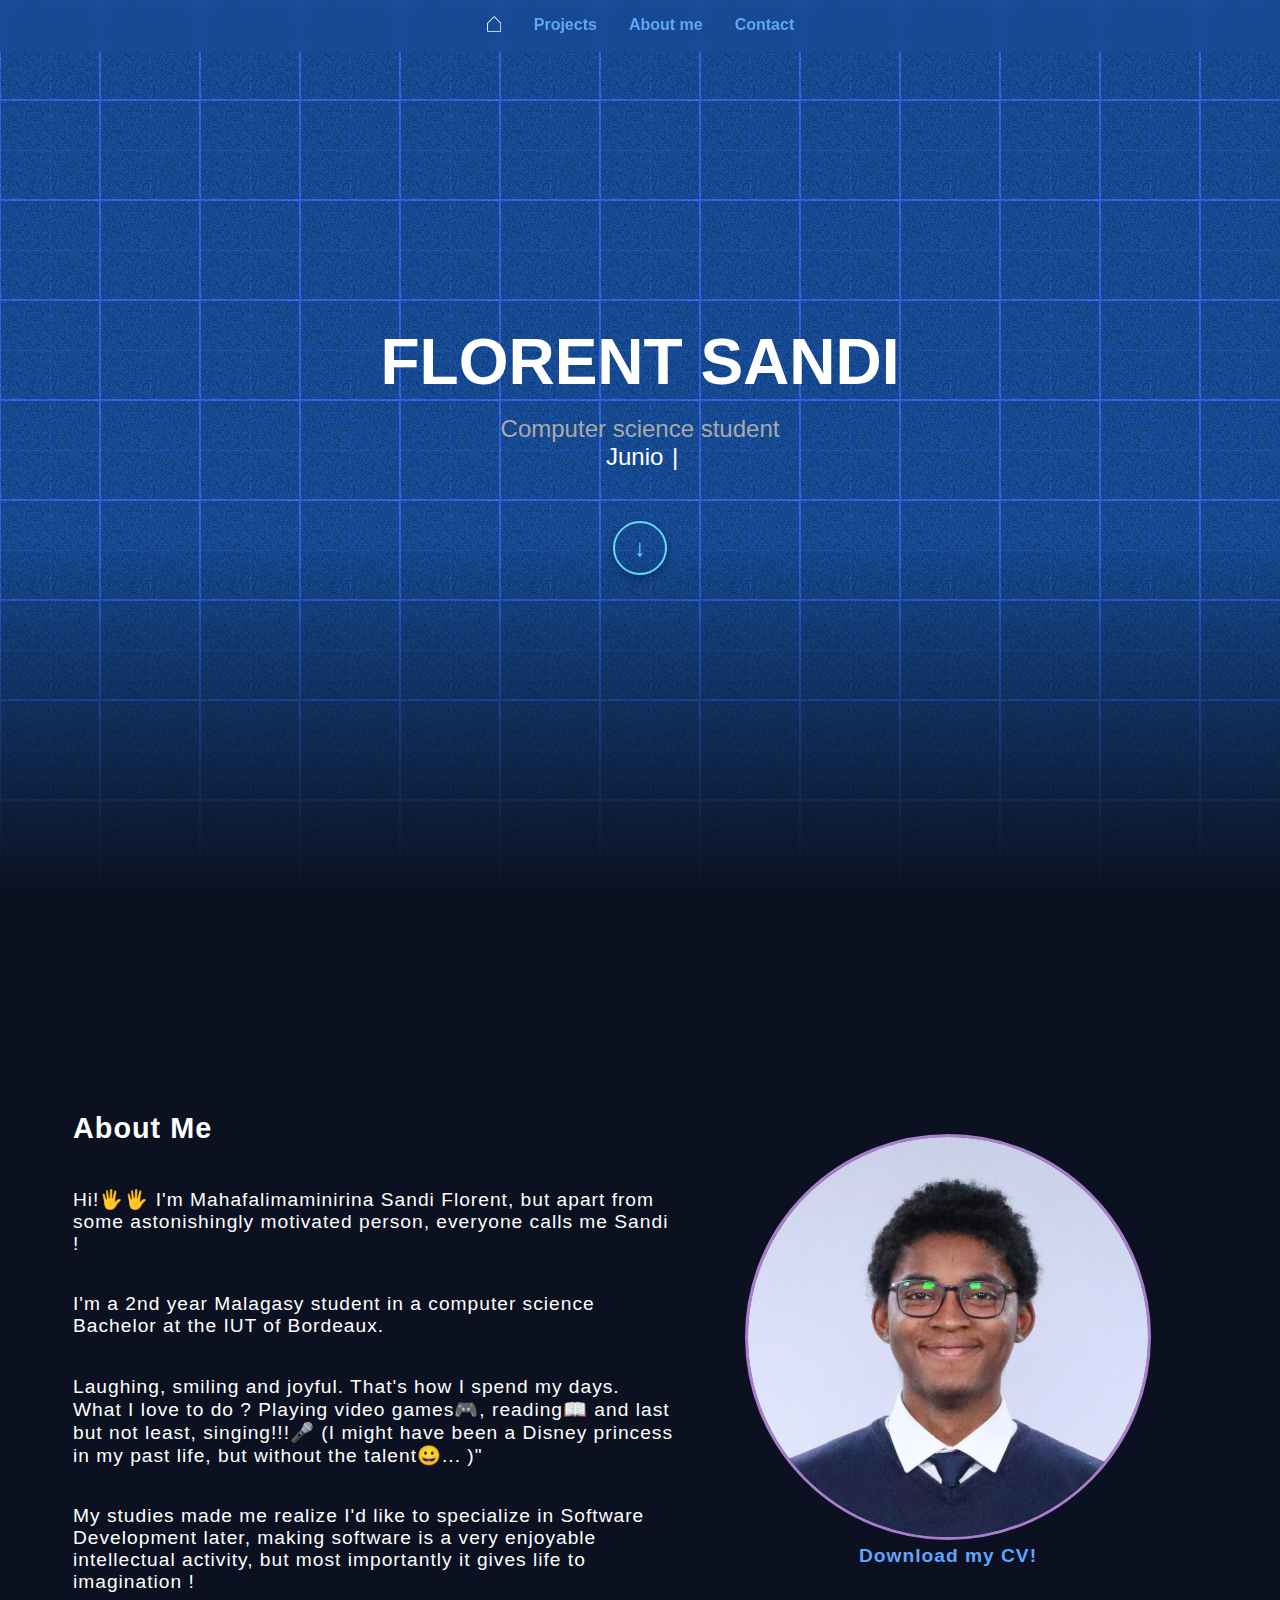
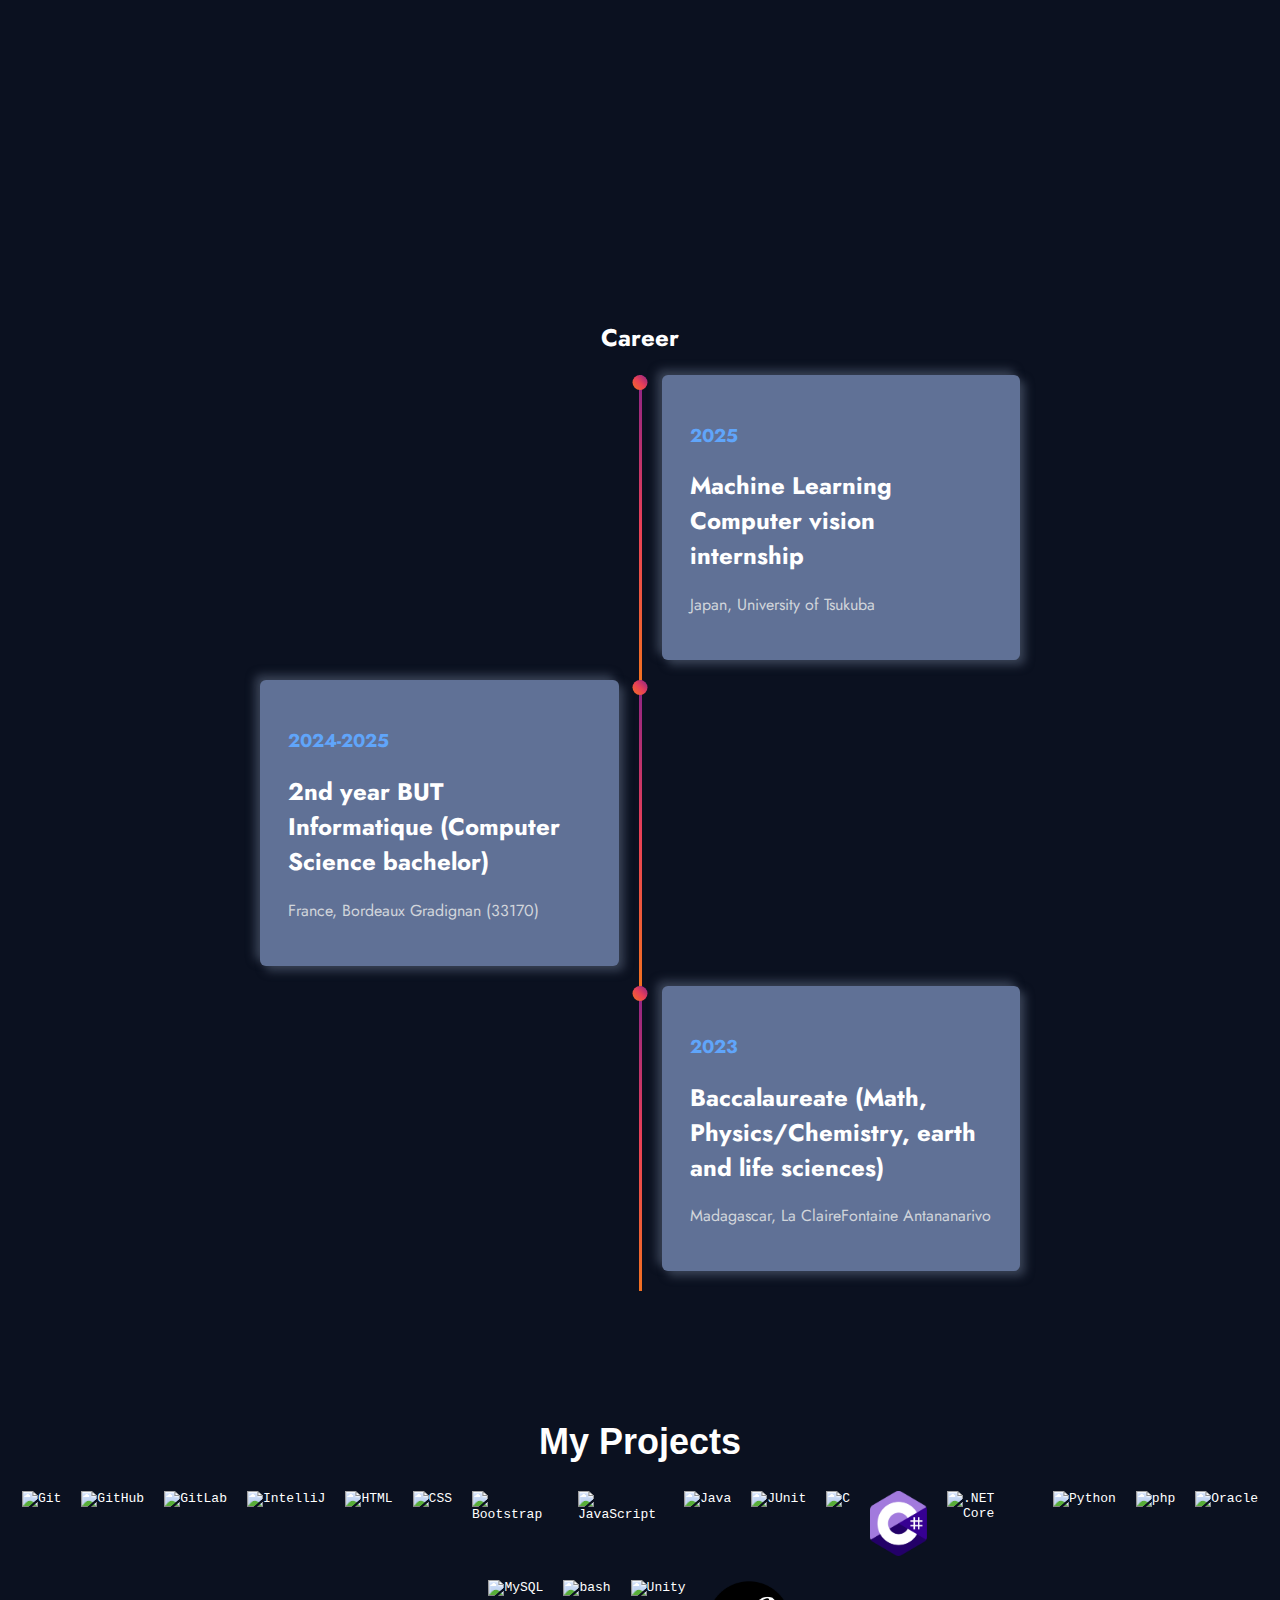
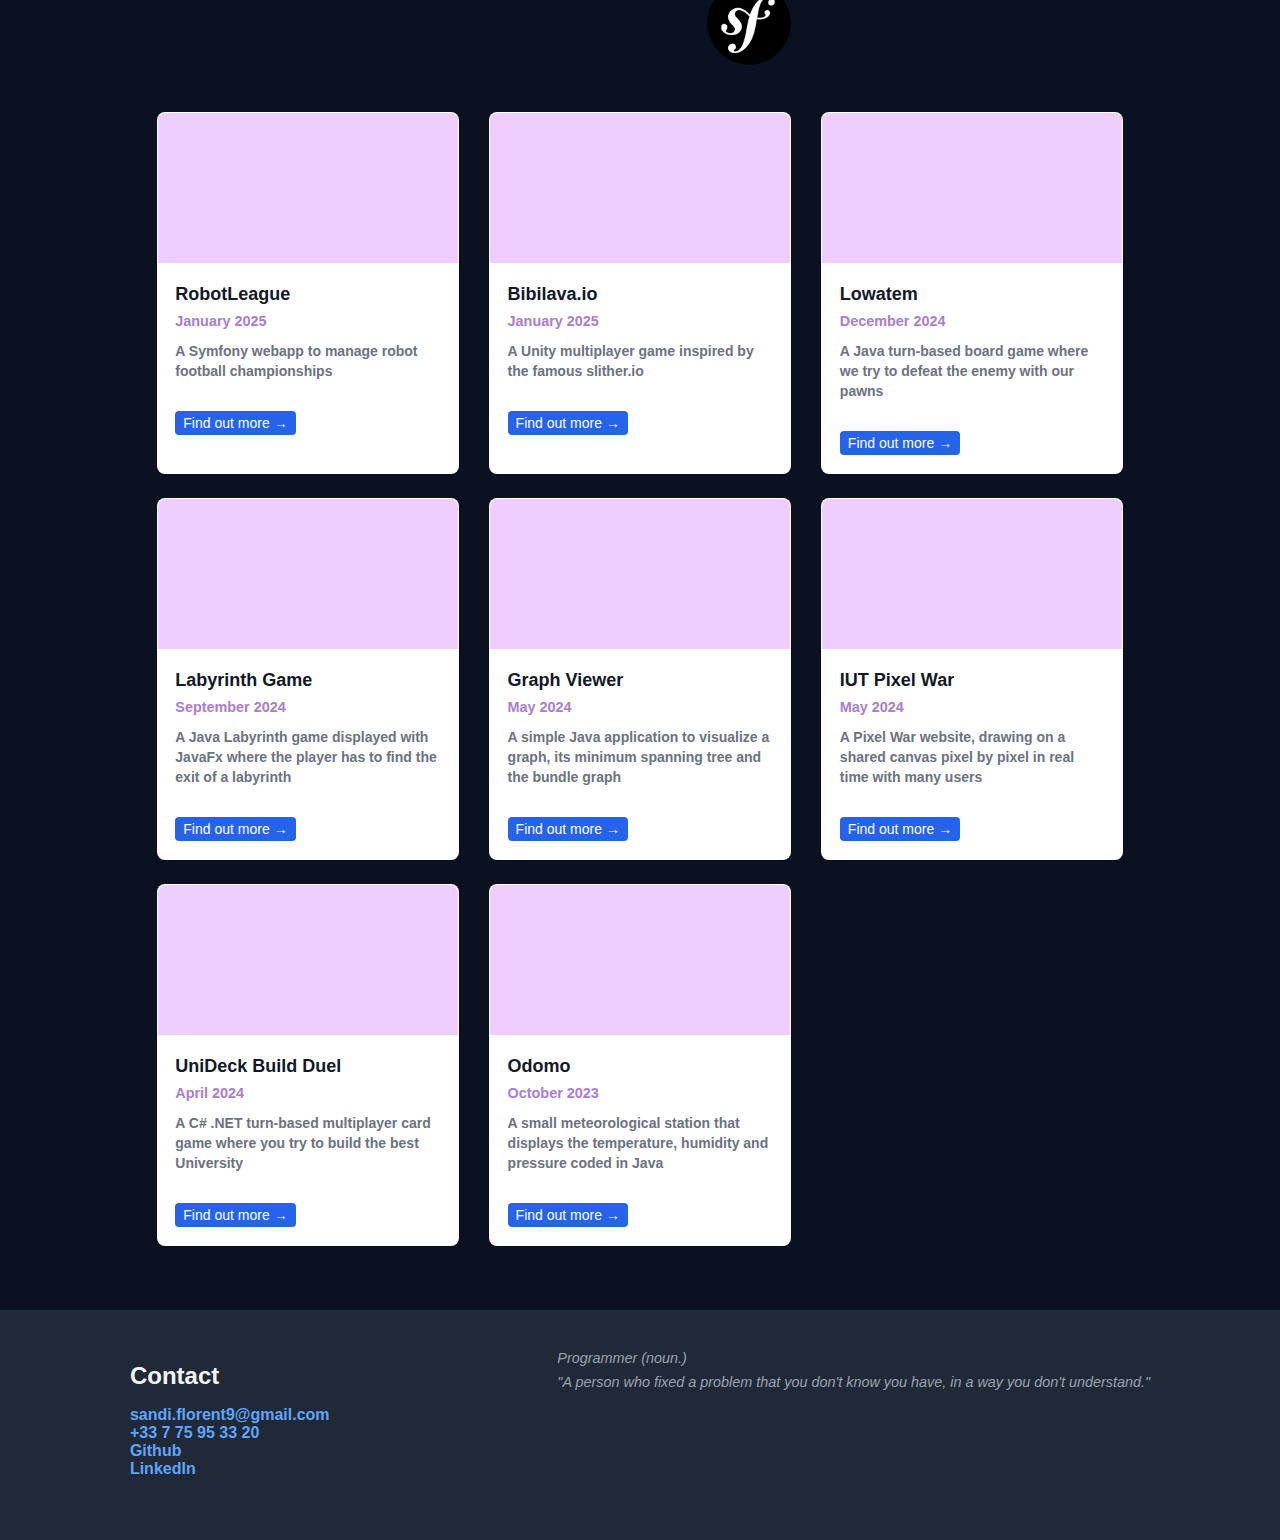
==== index.html @ c1fb67cc "Minor fix" ====
<!DOCTYPE html>
<html lang="en">

<head>
    <meta charset="UTF-8">
    <meta name="viewport" content="width=device-width, initial-scale=1.0">
    <title>Sandi's portfolio</title>
    <link rel="stylesheet" href="style/styles.css">
    <link rel="icon" href="img/favicon.svg" type="image/svg+xml">
    <link rel="stylesheet" href="style/typing-effect.css">
    <link rel="stylesheet" href="style/vertical-timeline.css">
    <link rel="stylesheet" href="style/banner.css">
</head>

<body>
    <div class="backgroundPic"></div>

    <!-- Floating navbar -->
    <div class="floating-navbar">
        <ul>
            <li><a href="#home"> <img src="img/home_button.png" alt=""> </a></li>
            <li><a href="#work">Projects</a></li>
            <li><a href="#about">About me</a></li>
            <li><a href="#contact">Contact</a></li>
        </ul>
    </div>

    <!-- Sticky navbar -->
    <header class="sticky-navbar">
        <nav>
            <ul>
                <li><a href="#home"> <img src="img/home_button.png" alt=""> </a></li>
                <li><a href="#work">Projects</a></li>
                <li><a href="#about">About me</a></li>
                <li><a href="#contact">Contact</a></li>
            </ul>
        </nav>
    </header>

    <main>
        <section id="home" class="hero">
            <h1>FLORENT SANDI</h1>
            <p>Computer science student</p>
            <div class="typing-effect">
                <span id="typed-text"></span>
                <span class="cursor">|</span>
            </div>
            <a href="#about" class="flying-circle">
                <span class="arrow">↓</span>
            </a>
        </section>


        <section id="about" class="aboutMe">
            <div class="myDescription">
                <h2>About Me </h2>
                <p>Hi!🖐🖐 I'm Mahafalimaminirina Sandi Florent, but apart from some astonishingly motivated person,
                    everyone calls me Sandi !</p>
                <p>I'm a 2nd year Malagasy student in a computer science Bachelor at the IUT of Bordeaux. </p>
                <p>
                    Laughing, smiling and joyful. That's how I spend my days. <br>
                    What I love to do ? Playing video games🎮, reading📖 and last but not least, singing!!!🎤 (I might
                    have been a Disney princess in my past life, but without the talent😀... )"
                </p>
                <p>My studies made me realize I'd like to specialize in Software Development later, making software is a
                    very enjoyable intellectual activity, but most importantly it gives life to imagination !</p>
            </div>
            <div class="about-rightSection">
                <div>
                    <img src="img/sandi.JPG" alt="">
                </div>
                <div class="downloadCV">
                    <a href="files/CV Alternance.pdf" download>Download my CV!</a>
                </div>
            </div>
            <div>
            </div>
        </section>

        <section id="timeline">
            <style>
                @import url('https://fonts.googleapis.com/css2?family=Jost:wght@200;300;400&display=swap');
            </style>
            <!--This is the main container that contains the whole timeline.-->
            <section class="design-section">
                <h2>Career</h2>
                <div class="timeline">
                    <div class="timeline-empty">
                    </div>
                    <div class="timeline-middle">
                        <div class="timeline-circle"></div>
                    </div>

                    <div class="timeline-component timeline-content">
                        <h3>2025</h3>
                        <h2>Machine Learning Computer vision internship</h2>
                        <p>Japan, University of Tsukuba</p>
                    </div>
                    <div class="timeline-component timeline-content">
                        <h3>2024-2025</h3>
                        <h2>2nd year BUT Informatique (Computer Science bachelor)</h2>
                        <p>France, Bordeaux Gradignan (33170)</p>
                    </div>
                    <div class="timeline-middle">
                        <div class="timeline-circle"></div>
                    </div>
                    <div class="timeline-empty">
                    </div>

                    <div class="timeline-empty">
                    </div>

                    <div class="timeline-middle">
                        <div class="timeline-circle"></div>
                    </div>
                    <div class=" timeline-component timeline-content">
                        <h3>2023</h3>
                        <h2>Baccalaureate (Math, Physics/Chemistry, earth and life sciences)</h2>
                        <p>Madagascar, La ClaireFontaine Antananarivo </p>
                    </div>

                </div>
            </section>
        </section>

        <div id="project_title">
            <h2>My Projects</h2>
        </div>

        <section id ="banner">
            <div>
                <code><img width="86" src="https://raw.githubusercontent.com/marwin1991/profile-technology-icons/refs/heads/main/icons/git.png" alt="Git" title="Git"/></code>
                <code><img width="86" src="https://raw.githubusercontent.com/marwin1991/profile-technology-icons/refs/heads/main/icons/github.png" alt="GitHub" title="GitHub"/></code>
                <code><img width="86" src="https://raw.githubusercontent.com/marwin1991/profile-technology-icons/refs/heads/main/icons/gitlab.png" alt="GitLab" title="GitLab"/></code>
                <code><img width="86" src="https://raw.githubusercontent.com/marwin1991/profile-technology-icons/refs/heads/main/icons/intellij.png" alt="IntelliJ" title="IntelliJ"/></code>
                <code><img width="86" src="https://raw.githubusercontent.com/marwin1991/profile-technology-icons/refs/heads/main/icons/html.png" alt="HTML" title="HTML"/></code>
                <code><img width="86" src="https://raw.githubusercontent.com/marwin1991/profile-technology-icons/refs/heads/main/icons/css.png" alt="CSS" title="CSS"/></code>
                <code><img width="86" src="https://raw.githubusercontent.com/marwin1991/profile-technology-icons/refs/heads/main/icons/bootstrap.png" alt="Bootstrap" title="Bootstrap"/></code>
                <code><img width="86" src="https://raw.githubusercontent.com/marwin1991/profile-technology-icons/refs/heads/main/icons/javascript.png" alt="JavaScript" title="JavaScript"/></code>
                <code><img width="86" src="https://raw.githubusercontent.com/marwin1991/profile-technology-icons/refs/heads/main/icons/java.png" alt="Java" title="Java"/></code>
                <code><img width="86" src="https://raw.githubusercontent.com/marwin1991/profile-technology-icons/refs/heads/main/icons/junit.png" alt="JUnit" title="JUnit"/></code>
                <code><img width="86" src="https://raw.githubusercontent.com/marwin1991/profile-technology-icons/refs/heads/main/icons/c.png" alt="C" title="C"/></code>
                <code><img width="57" src="img/skills-logo/Logo_C_sharp.png" alt="C#"></code>
                <code><img width="86" src="https://raw.githubusercontent.com/marwin1991/profile-technology-icons/refs/heads/main/icons/_net_core.png" alt=".NET Core" title=".NET Core"/></code>
                <code><img width="86" src="https://raw.githubusercontent.com/marwin1991/profile-technology-icons/refs/heads/main/icons/python.png" alt="Python" title="Python"/></code>
                <code><img width="86" src="https://raw.githubusercontent.com/marwin1991/profile-technology-icons/refs/heads/main/icons/php.png" alt="php" title="php"/></code>
                <code><img width="86" src="https://raw.githubusercontent.com/marwin1991/profile-technology-icons/refs/heads/main/icons/oracle.png" alt="Oracle" title="Oracle"/></code>
                <code><img width="86" src="https://raw.githubusercontent.com/marwin1991/profile-technology-icons/refs/heads/main/icons/mysql.png" alt="MySQL" title="MySQL"/></code>
                <code><img width="86" src="https://raw.githubusercontent.com/marwin1991/profile-technology-icons/refs/heads/main/icons/bash.png" alt="bash" title="bash"/></code>
                <code><img width="86" src="https://raw.githubusercontent.com/marwin1991/profile-technology-icons/refs/heads/main/icons/unity.png" alt="Unity" title="Unity"/></code>
                <code><img width="86" src="img/skills-logo/Symfony-logo.png" alt="Symfony"/></code>
            </div>
        </section>

        <!-- Projects Section -->
        <section id="work">
            <div class="projects-grid" id="projects"></div>
        </section>
    </main>

    <footer>
        <section id="contact">
            <h2>Contact</h2>
            <a href="mailto:sandi.florent9@gmail.com">sandi.florent9@gmail.com</a><br>
            <a href="tel:+33775953320">+33 7 75 95 33 20</a><br>
            <a href="https://github.com/SandiFlorent">Github</a><br>
            <a href="https://www.linkedin.com/in/sandi-florent/">LinkedIn</a>
        </section>

        <section>
            <p>Programmer (noun.)</p>
            <p>"A person who fixed a problem that you don't know you have, in a way you don't understand."</p>
        </section>
    </footer>

    <!-- Link to the JavaScript file -->
    <script src="project/projects.js"></script>
    <script src="style/script.js"></script>
    <script src="style/typing-effect.js"></script>
    <script src="style/skills.js"></script>
</body>

</html>
---- style/styles.css ----
html {
    scroll-behavior: smooth;
  }

/* General styles */
body {
    font-family: 'Arial', sans-serif;
    margin: 0;
    padding: 0;
    color: #fff;
    background: #0b1120;
    transition: background 0.3s ease;
}


.flying-circle {
    width: 50px;
    height: 50px;
    background-color: transparent; /* Make the circle transparent */
    color: #ffffff; /* White arrow color */
    border: 2px solid #61dafb; /* Add a white border */
    border-radius: 50%; /* Make it a circle */
    display: flex;
    align-items: center;
    justify-content: center;
    text-decoration: none;
    font-size: 24px;
    font-weight: bold;
    animation: bounce 2s infinite; /* Keeps the bounce animation */
    box-shadow: 0 4px 10px rgba(0, 0, 0, 0.3);
    cursor: pointer;
    margin-top: 50px; /* Adjust the spacing relative to the hero content */
    position: relative; /* Ensure p

.flying-circle .arrow {
    font-size: 20px; /* Adjust the arrow size */
    color: #61dafb; /* Ensure the arrow is white */
    font-weight: normal; /* Set the arrow font weight to normal */
}


.hero h1 {
    font-size: 4rem;
    font-weight: bold;
    margin: 0;
}

.hero p {
    font-size: 1.5rem;
    margin: 1rem 0 0;
    color: #aaa;
}



@keyframes bounce {
    0%, 20%, 50%, 80%, 100% {
        transform: translateY(0); /* Only vertical movement */
    }
    40% {
        transform: translateY(-20px);
    }
    60% {
        transform: translateY(-10px);
    }
}

/* Projects Section */
#work {
    padding: 2rem;
}

/* Projects Section */
.projects-grid {
    display: grid;
    grid-template-columns: repeat(auto-fit, minmax(300px, 1fr));
    gap: 1.5rem;
    justify-items: center;
    justify-content: center;
    width: 80%;
}

.card {
    max-width: 400px;
    width: 100%;
    border-radius: 0.5rem;
    background-color: #fff;
    box-shadow: 0 1px 2px 0 rgba(0, 0, 0, 0.05);
    border: 1px solid transparent;
    transition: transform 0.3s ease, box-shadow 0.3s ease;
    font-weight: 600;
    
}

.card:hover {
    transform: translateY(-5px);
    box-shadow: 0 6px 10px rgba(0, 0, 0, 0.2);
}

.card a {
    text-decoration: none;
}

.image {
    width: 100%;
    height: 250px;
    background-color: rgb(239, 205, 255);
    object-fit: cover;
    border-radius: 0.5rem 0.5rem 0 0; /* Rounded top corners */
}

.content {
    padding: 1.5rem; /* Increased padding inside the card */
}

.title {
    color: #111827;
    font-size: 1.25rem; /* Increased font size for the title */
    line-height: 1.75rem;
    font-weight: 600;
}

.desc {
    margin-top: 0.5rem;
    color: #6B7280;
    font-size: 1rem; /* Increased font size for the description */
    line-height: 1.5rem;
}

.action {
    display: inline-flex;
    margin-top: 1rem;
    color: #ffffff;
    font-size: 1rem; /* Increased font size for the action button */
    font-weight: 500;
    align-items: center;
    gap: 0.25rem;
    background-color: #2563EB;
    padding: 6px 12px; /* Increased padding for the action button */
    border-radius: 4px;
    transition: transform 0.3s ease;
}

.action:hover span {
    transform: translateX(4px);
}

/* Navbar Styles */
.floating-navbar, .sticky-navbar {
    position: fixed;
    top: 0;
    width: 100%;
    z-index: 999;
    display: flex;
    justify-content: center;
    backdrop-filter: blur(10px);
    padding: 1rem;
    padding-left: 0;
    padding-right: 0;
    text-align: center;
    transition: top 1s cubic-bezier(0.25, 1, 0.5, 1), opacity 0.3s ease, visibility 0.3s ease;
}

.floating-navbar {
    background: none;
}

.sticky-navbar {
    top: -100px;
    opacity: 0;
    visibility: hidden;
}

body.scrolled .sticky-navbar {
    top: 0;
    opacity: 1;
    visibility: visible;
}

ul {
    list-style: none;
    margin: 0;
    padding: 0;
    display: flex;
}

li {
    margin: 0 1rem;
}

a {
    text-decoration: none;
    color: #61dafb;
    font-weight: bold;
}

#project_title {
    font-size: 1.5rem;
    font-weight: bold;
    height: 90px;
    display: flex;
    justify-content: center;
}

.hero {
    display: flex;
    flex-direction: column;
    justify-content: center;
    align-items: center;
    height: 100vh;
    text-align: center;
    background: inherit;
    position: relative; /* Needed for layout anchoring */
}

a.flying-circle {
    margin-top: 50px;
}

header{
    padding-left: 0;
    padding-right: 0;
}

.card {
    max-width: 300px;
    border-radius: 0.5rem;
    background-color: #fff;
    box-shadow: 0 1px 2px 0 rgba(0, 0, 0, 0.05);
    border: 1px solid transparent;
    transition: transform 0.3s ease, box-shadow 0.3s ease;
}

.card:hover {
    transform: translateY(-5px);
    box-shadow: 0 6px 10px rgba(0, 0, 0, 0.2);
}

.card a {
    text-decoration: none;
}

.image {
    width: 100%;
    height: 150px;
    background-color: rgb(239, 205, 255);
    object-fit: cover;
}

.content {
    padding: 1.1rem;
}

.title {
    color: #111827;
    font-size: 1.125rem;
    line-height: 1.75rem;
    font-weight: 600;
}

.desc {
    margin-top: 0.5rem;
    color: #6B7280;
    font-size: 0.875rem;
    line-height: 1.25rem;
}

.action {
    display: inline-flex;
    margin-top: 1rem;
    color: #ffffff;
    font-size: 0.875rem;
    font-weight: 500;
    align-items: center;
    gap: 0.25rem;
    background-color: #2563EB;
    padding: 4px 8px;
    border-radius: 4px;
    transition: transform 0.3s ease;
}

.action:hover span {
    transform: translateX(4px);
}

/* Styling for the date */
#project-date {
    font-size: 1.25rem;
    color: #6B7280;
    margin-top: 1rem;
    font-weight: 400;
}

.date {
    font-size: 0.9rem;
    color: #AA7DCE;
    margin-top: 5px;
}

footer {
    background-color: #1F2937; /* Dark gray background */
    color: #F9FAFB; /* Light text */
    padding: 2rem;
    font-family: 'Arial', sans-serif;
    margin-top: 2rem;
    display: flex;
    justify-content: space-around;
    gap: 2rem;
}

.about-rightSection a, .floating-navbar a, .sticky-navbar a{
    color: #60A5FA;
    text-decoration: none;
    font-weight: bold;
    transition: color 0.3s ease;
}

footer a {
    color: #60A5FA;
    text-decoration: none;
    font-weight: bold;
    transition: color 0.3s ease;
}
.about-rightSection a:hover, .floating-navbar a:hover, .sticky-navbar a:hover, footer a:hover {
    color: #AA7DCE;
}

footer h2 {
    font-size: 1.5rem;
    margin-bottom: 1rem;
    color: #F3F4F6; /* Slightly lighter text for headings */
}

footer section {
    margin-bottom: 2rem;
}

footer section p {
    margin: 0.5rem 0;
    font-size: 0.9rem;
}

footer section:last-of-type p {
    font-style: italic;
    color: #9CA3AF; /* Light gray for the quote */
}

footer a + br {
    margin-bottom: 0.5rem;
}

section#work{
    display: flex;
    justify-content: center;
}

.aboutMe{
    display: flex;
    gap: 3rem;
    justify-content: center;
    align-items: center;
    font-family: Arial, sans-serif; /* Example font */
    font-size: 1.2rem; /* Adjust text size */
}



.aboutMe img{
    width: 400px;
    height: 400px;
    border-radius: 50%;
    margin-right: 2rem;
    border: 3px solid #AA7DCE;
}

.myDescription {
    display: flex;
    flex-direction: column;
    justify-content: center;
    max-width: 600px;
    width: 100%;
    letter-spacing: 1px;
    padding: 0 1.5rem; /* Add horizontal padding for the text */
}

.about-rightSection a{
    letter-spacing: 1px;
    text-align: center;
}

.downloadCV {
    text-align: center;
}

.downloadCV a {
    margin-right: 32px;
    border-right: 3px;
}

a img {
    width: 16px;
    height: 16px;
}

a img:hover {
    transform: scale(1.1);
    transition: transform 0.3s ease;

}

#project-technologies {
    flex-wrap: wrap;
}

.backgroundPic {
    position: absolute;
    inset: 0;
}

.backgroundPic::before {
    content: "";
    position: absolute;
    inset: 0;
    background: url("[data-uri]");
    -webkit-mask-image: linear-gradient(to bottom, rgba(0, 0, 0, 1) 60%, rgba(0, 0, 0, 0));
    mask-image: linear-gradient(to bottom, rgba(0, 0, 0, 1) 60%, rgba(0, 0, 0, 0));
    -webkit-mask-repeat: no-repeat;
    mask-repeat: no-repeat;
    -webkit-mask-size: cover;
    mask-size: cover;
}



@media (min-width: 969px) {
    .aboutMe{
        height: 100vh;
    }
}

@media (max-width: 968px) {
    .aboutMe {
        flex-direction: column-reverse;

        gap: 1.5rem;
        text-align: center;
    }

    .aboutMe img {
        width: 300px;
        height: 300px;
        margin-right: 0; 
    }

    .downloadCV a {
        margin-right: 0;
        border-right: 0;
    }

    .myDescription {
        align-items: center;
        max-width: 90%;
    }
}
---- style/typing-effect.css ----
.typing-effect {
    font-size: 1.5em;
    font-family: Arial, sans-serif;
}
.cursor {
    display: inline-block;
    width: 2px;
    height: 1.2em;
    margin-left: 2px;
    animation: blink 1s steps(24) infinite;
}

@keyframes blink {
    50% {
        opacity: 0;
    }
}
---- style/vertical-timeline.css ----
@import url('https://fonts.googleapis.com/css2?family=Jost:wght@200;300;400&display=swap');
.design-section {
  display: flex;
  flex-direction: column;
  align-items: center;
  justify-content: center;
  min-height: 100vh;
  padding: 100px 0;
  font-family: Jost;
}

.design {
  display: flex;
  align-items: center;
  justify-content: center;
}

.timeline {
  width: 80%;
  height: auto;
  max-width: 800px;
  margin: 0 auto;
  display: flex;
  flex-direction: column;
}


.timeline-content {
  padding: 20px;
  background: #607196;
  -webkit-box-shadow: 5px 5px 10px #394255, -5px -5px 10px #394255;
          box-shadow: 5px 5px 10px #394255, -5px -5px 10px #394255;
  border-radius: 5px;
  color: white;
  padding: 1.75rem;
  transition: 0.4s ease;
  overflow-wrap: break-word !important;
  margin: 1rem;
  margin-bottom: 20px;
  border-radius: 6px;
}

.timeline-component {
  margin: 0px 20px 20px 20px;
}

.timeline h3{
    color: #60A5FA;
}

.timeline p{
    color: #D1D5DB;
}

@media screen and (min-width: 768px) {
  .timeline {
    display: grid;
    grid-template-columns: 1fr 3px 1fr;
  }
  .timeline-middle {
    position: relative;
    background-image: linear-gradient(45deg, #F27121, #E94057, #8A2387);
    width: 3px;
    height: 100%;
  }
  .main-middle {
    opacity: 0;
  }
  .timeline-circle {
    position: absolute;
    top: 0;
    left: 50%;
    width: 15px;
    height: 15px;
    border-radius: 50%;
    background-image: linear-gradient(45deg, #F27121, #E94057, #8A2387);
    -webkit-transform: translateX(-50%);
            transform: translateX(-50%);
  }
}
---- style/banner.css ----
/* Banner container styling */
#banner > div {
  display: flex;
  flex-wrap: wrap; /* Allows wrapping to the next line if needed */
  justify-content: center; /* Centers the images horizontally */
  gap: 20px; /* Adds a gap between the images */
  padding: 10px; 
}

/* Image styling */
#banner img {
    flex: 1 1 auto; /* Makes the images grow/shrink dynamically */
    max-width: 86px; /* Optional: limit the max size of each image */
    height: auto; /* Maintain aspect ratio */
    object-fit: contain; /* Ensures the image fits within the set space */
    transition: transform 0.3s; /* Smooth transition effect on hover */
}

#banner img:hover {
  transform: scale(1.1); /* Enlarge the image on hover */
}

@media (max-width: 968px) {
    #banner img {
        max-width: 64px; /* Adjust the size of the images for smaller screens */
    }
}
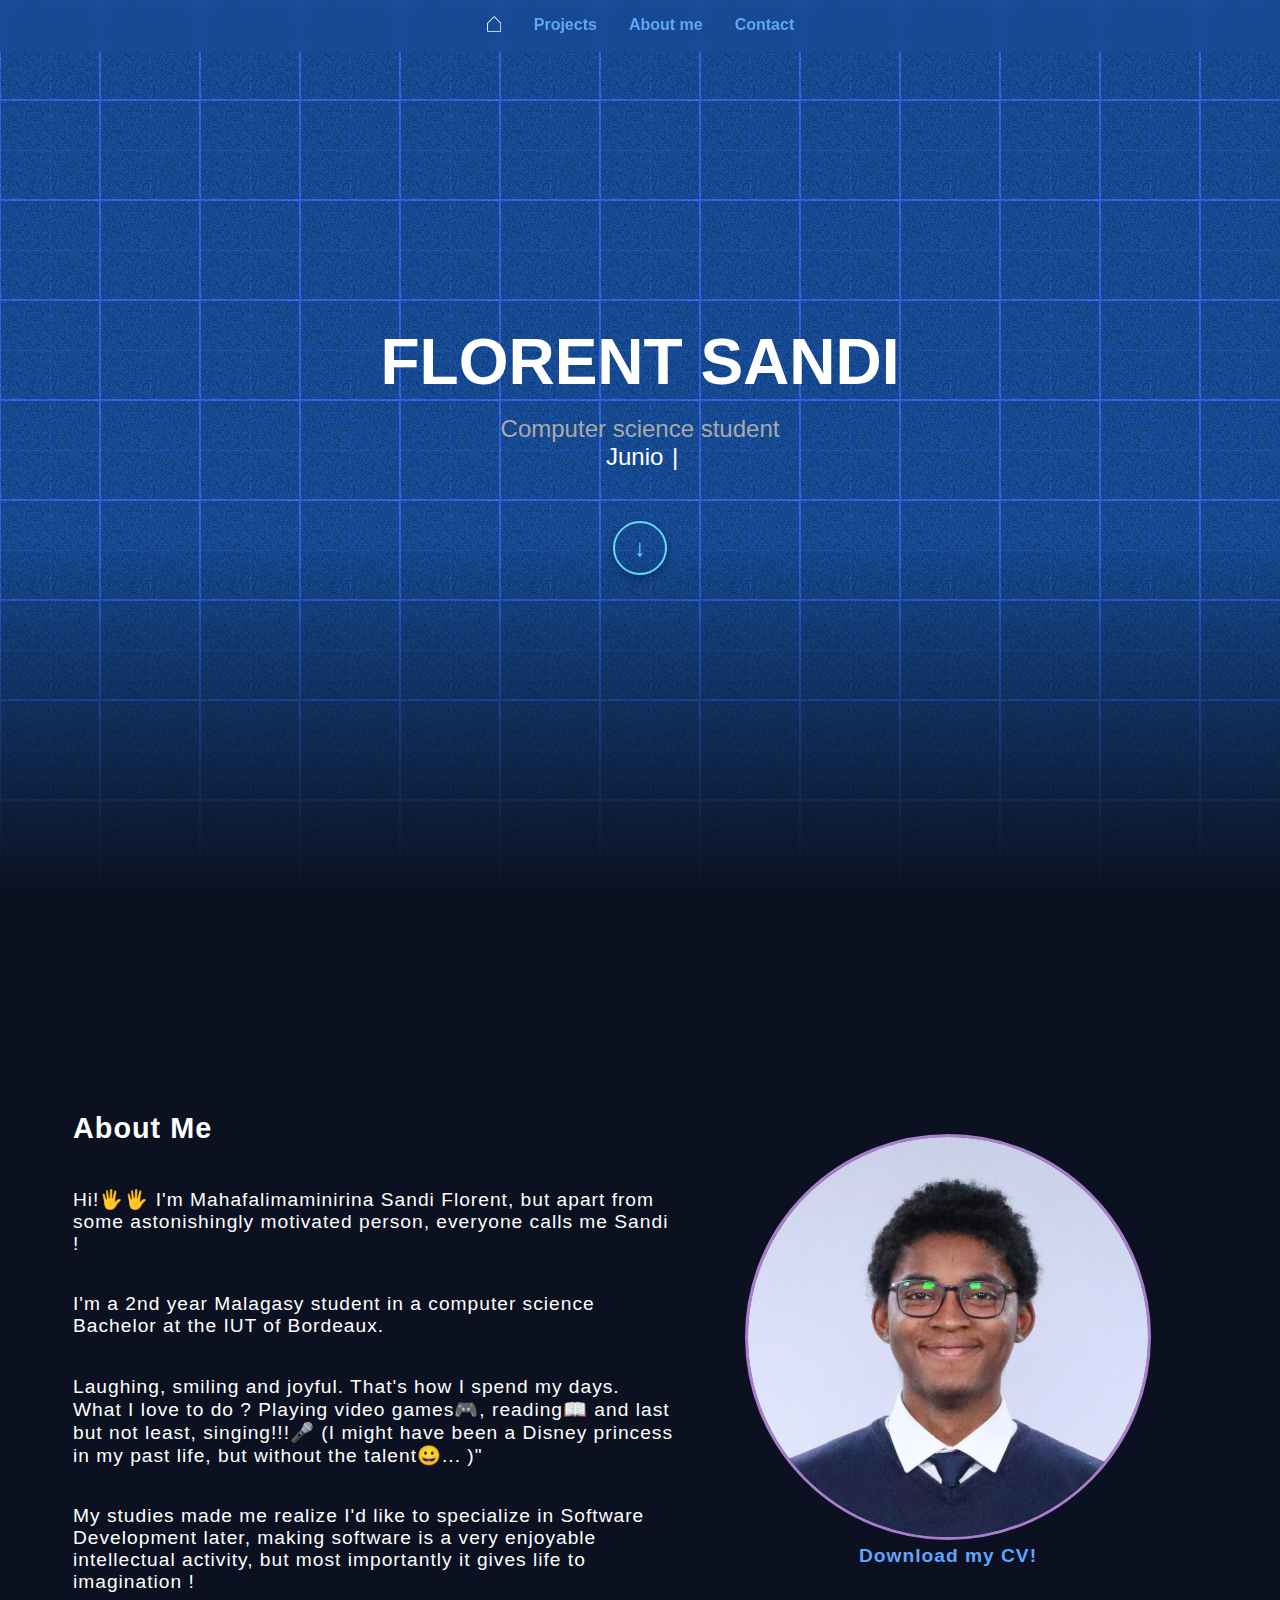
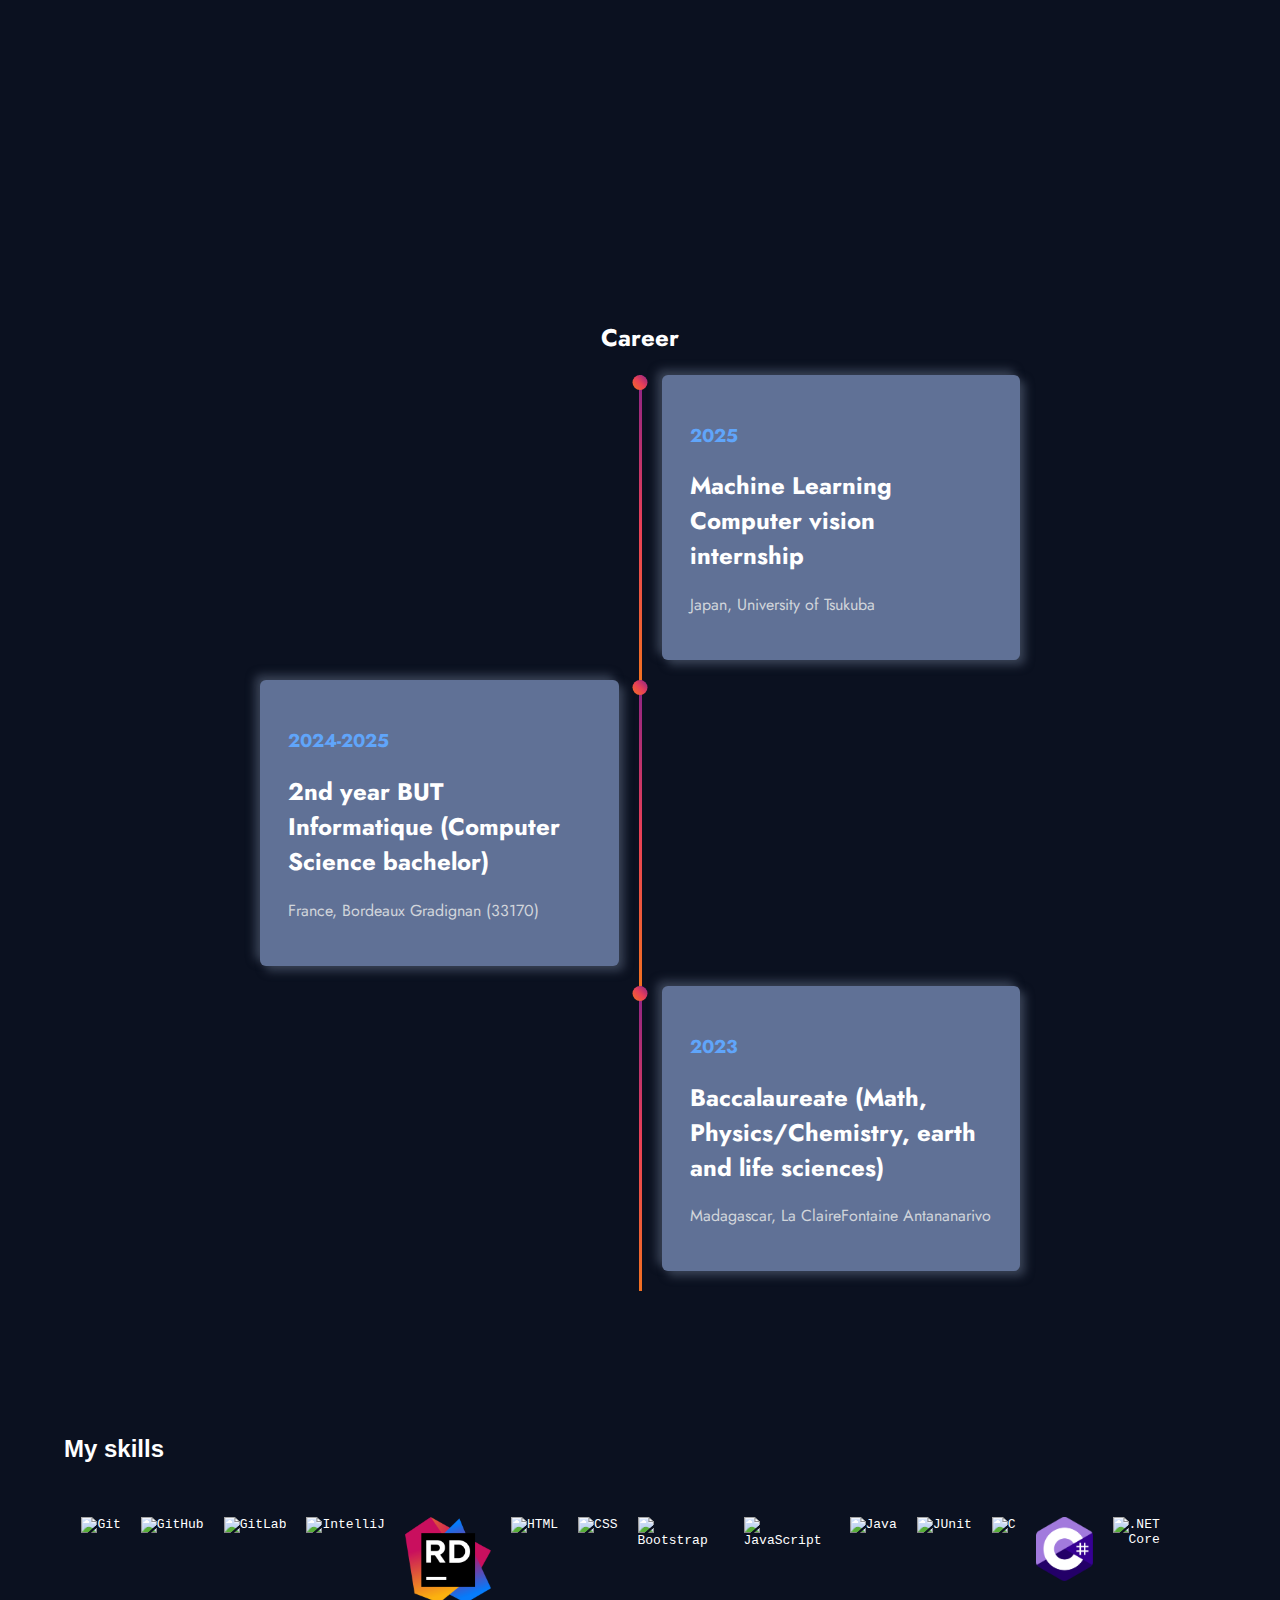
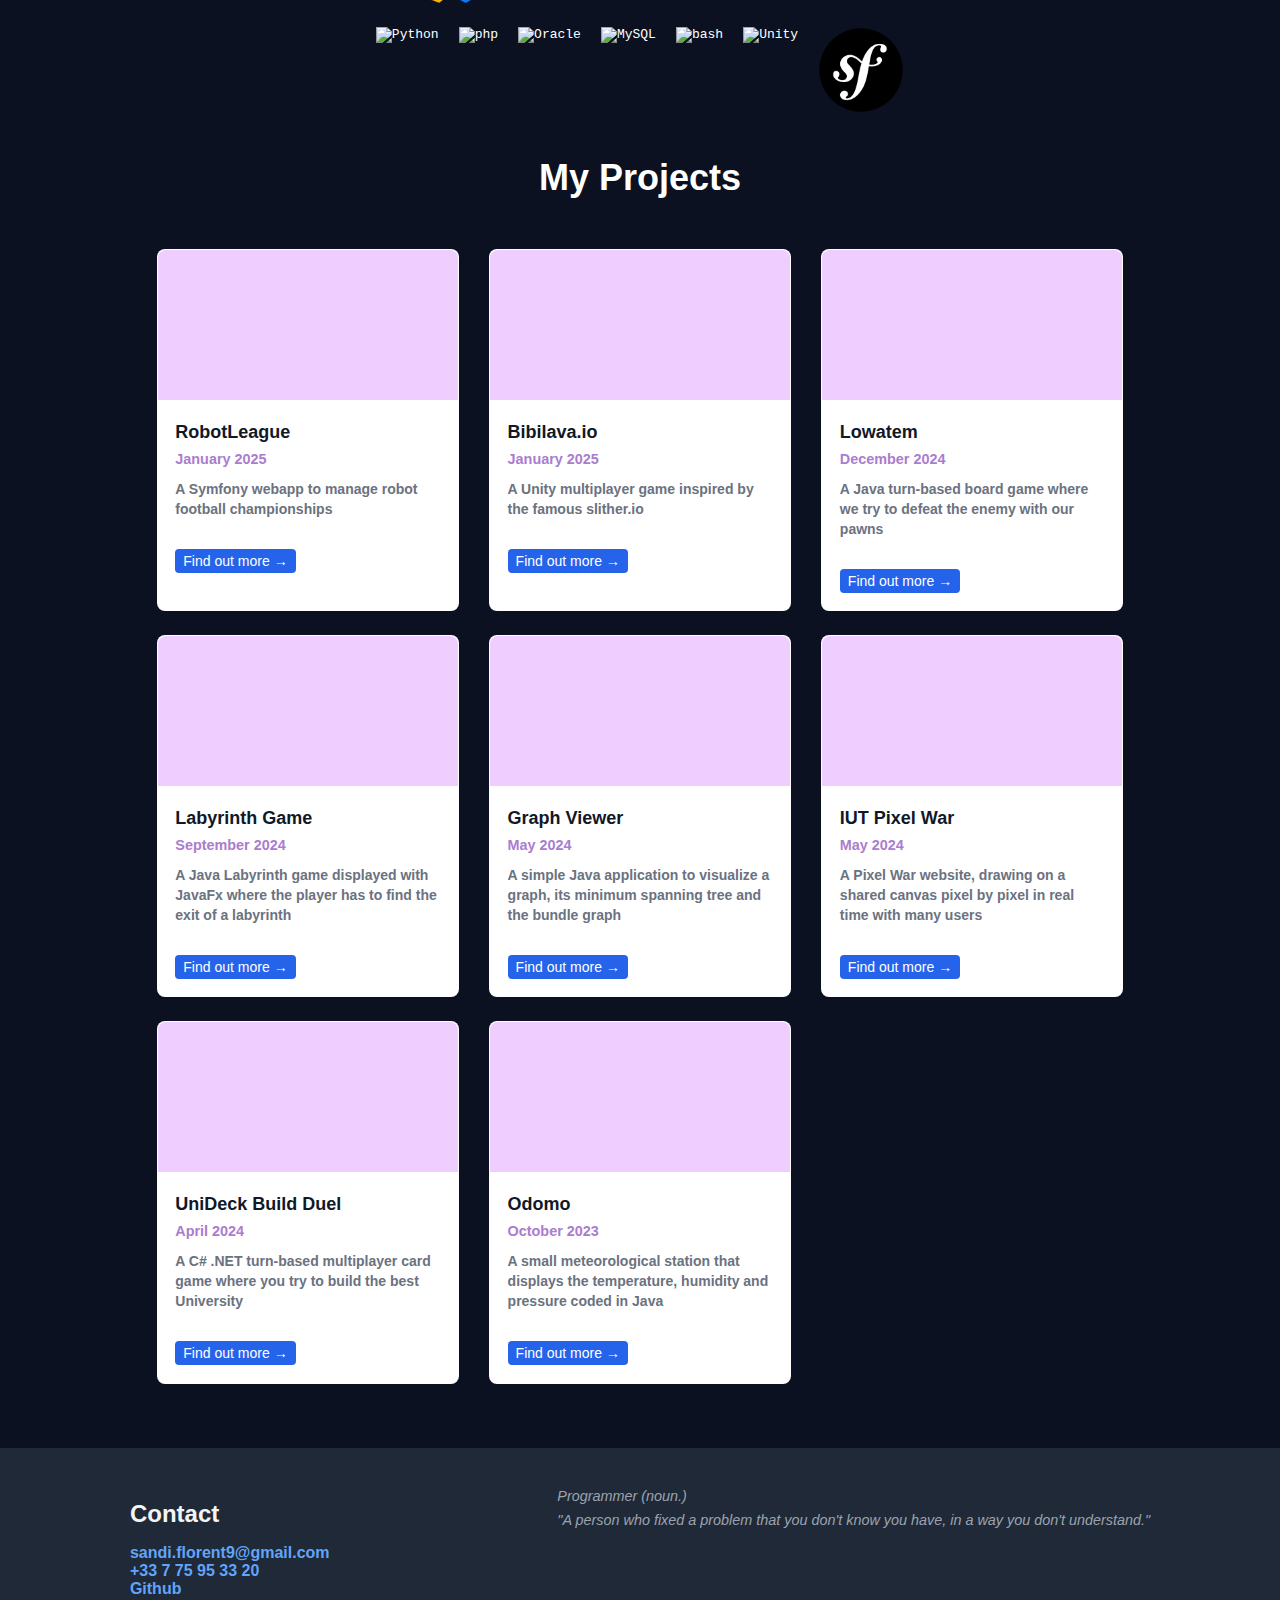
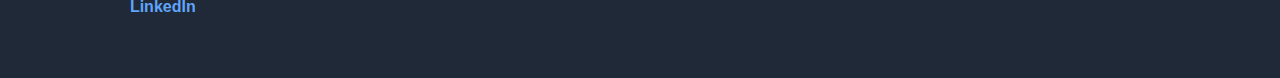
==== commit 8853e809: "Updating the skills banner's style" ====
--- a/index.html
+++ b/index.html
@@ -118,21 +118,18 @@
                         <h2>Baccalaureate (Math, Physics/Chemistry, earth and life sciences)</h2>
                         <p>Madagascar, La ClaireFontaine Antananarivo </p>
                     </div>
-
                 </div>
             </section>
         </section>
 
-        <div id="project_title">
-            <h2>My Projects</h2>
-        </div>
-
         <section id ="banner">
+            <h2>My skills</h2>
             <div>
                 <code><img width="86" src="https://raw.githubusercontent.com/marwin1991/profile-technology-icons/refs/heads/main/icons/git.png" alt="Git" title="Git"/></code>
                 <code><img width="86" src="https://raw.githubusercontent.com/marwin1991/profile-technology-icons/refs/heads/main/icons/github.png" alt="GitHub" title="GitHub"/></code>
                 <code><img width="86" src="https://raw.githubusercontent.com/marwin1991/profile-technology-icons/refs/heads/main/icons/gitlab.png" alt="GitLab" title="GitLab"/></code>
                 <code><img width="86" src="https://raw.githubusercontent.com/marwin1991/profile-technology-icons/refs/heads/main/icons/intellij.png" alt="IntelliJ" title="IntelliJ"/></code>
+                <code><img width="86" src="img/skills-logo/Rider.png" alt="Rider" title="Rider"/></code>
                 <code><img width="86" src="https://raw.githubusercontent.com/marwin1991/profile-technology-icons/refs/heads/main/icons/html.png" alt="HTML" title="HTML"/></code>
                 <code><img width="86" src="https://raw.githubusercontent.com/marwin1991/profile-technology-icons/refs/heads/main/icons/css.png" alt="CSS" title="CSS"/></code>
                 <code><img width="86" src="https://raw.githubusercontent.com/marwin1991/profile-technology-icons/refs/heads/main/icons/bootstrap.png" alt="Bootstrap" title="Bootstrap"/></code>
@@ -151,6 +148,10 @@
                 <code><img width="86" src="img/skills-logo/Symfony-logo.png" alt="Symfony"/></code>
             </div>
         </section>
+
+        <div id="project_title">
+            <h2>My Projects</h2>
+        </div>
 
         <!-- Projects Section -->
         <section id="work">
--- a/style/styles.css
+++ b/style/styles.css
@@ -430,15 +430,21 @@
     mask-size: cover;
 }
 
+#banner h2{
+    padding: 24px;
+}
 
 
 @media (min-width: 969px) {
-    .aboutMe{
+    #about{
         height: 100vh;
     }
 }
 
 @media (max-width: 968px) {
+    #banner {
+        text-align: center;
+    }
     .aboutMe {
         flex-direction: column-reverse;
 
--- a/style/banner.css
+++ b/style/banner.css
@@ -24,4 +24,9 @@
     #banner img {
         max-width: 64px; /* Adjust the size of the images for smaller screens */
     }
+}
+
+#banner {
+    max-width: 1200px;
+    margin: 0 auto;
 }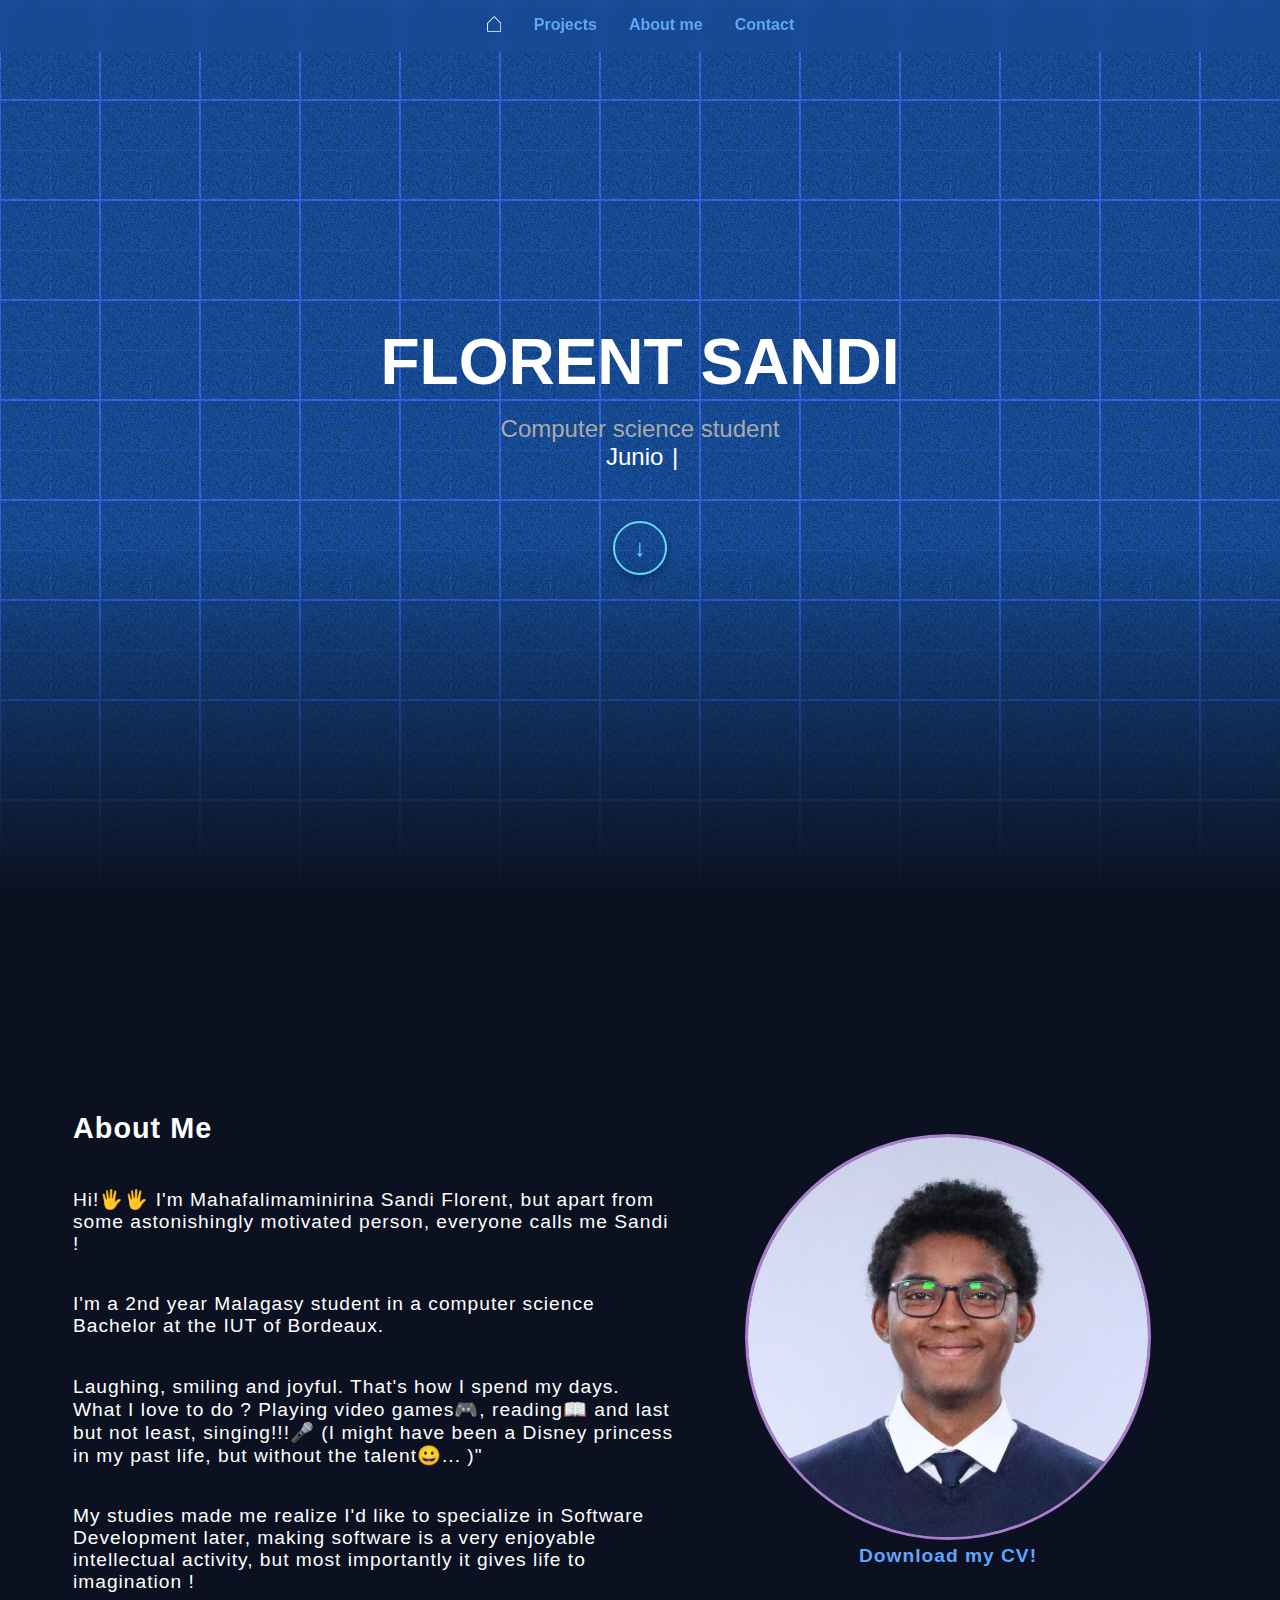
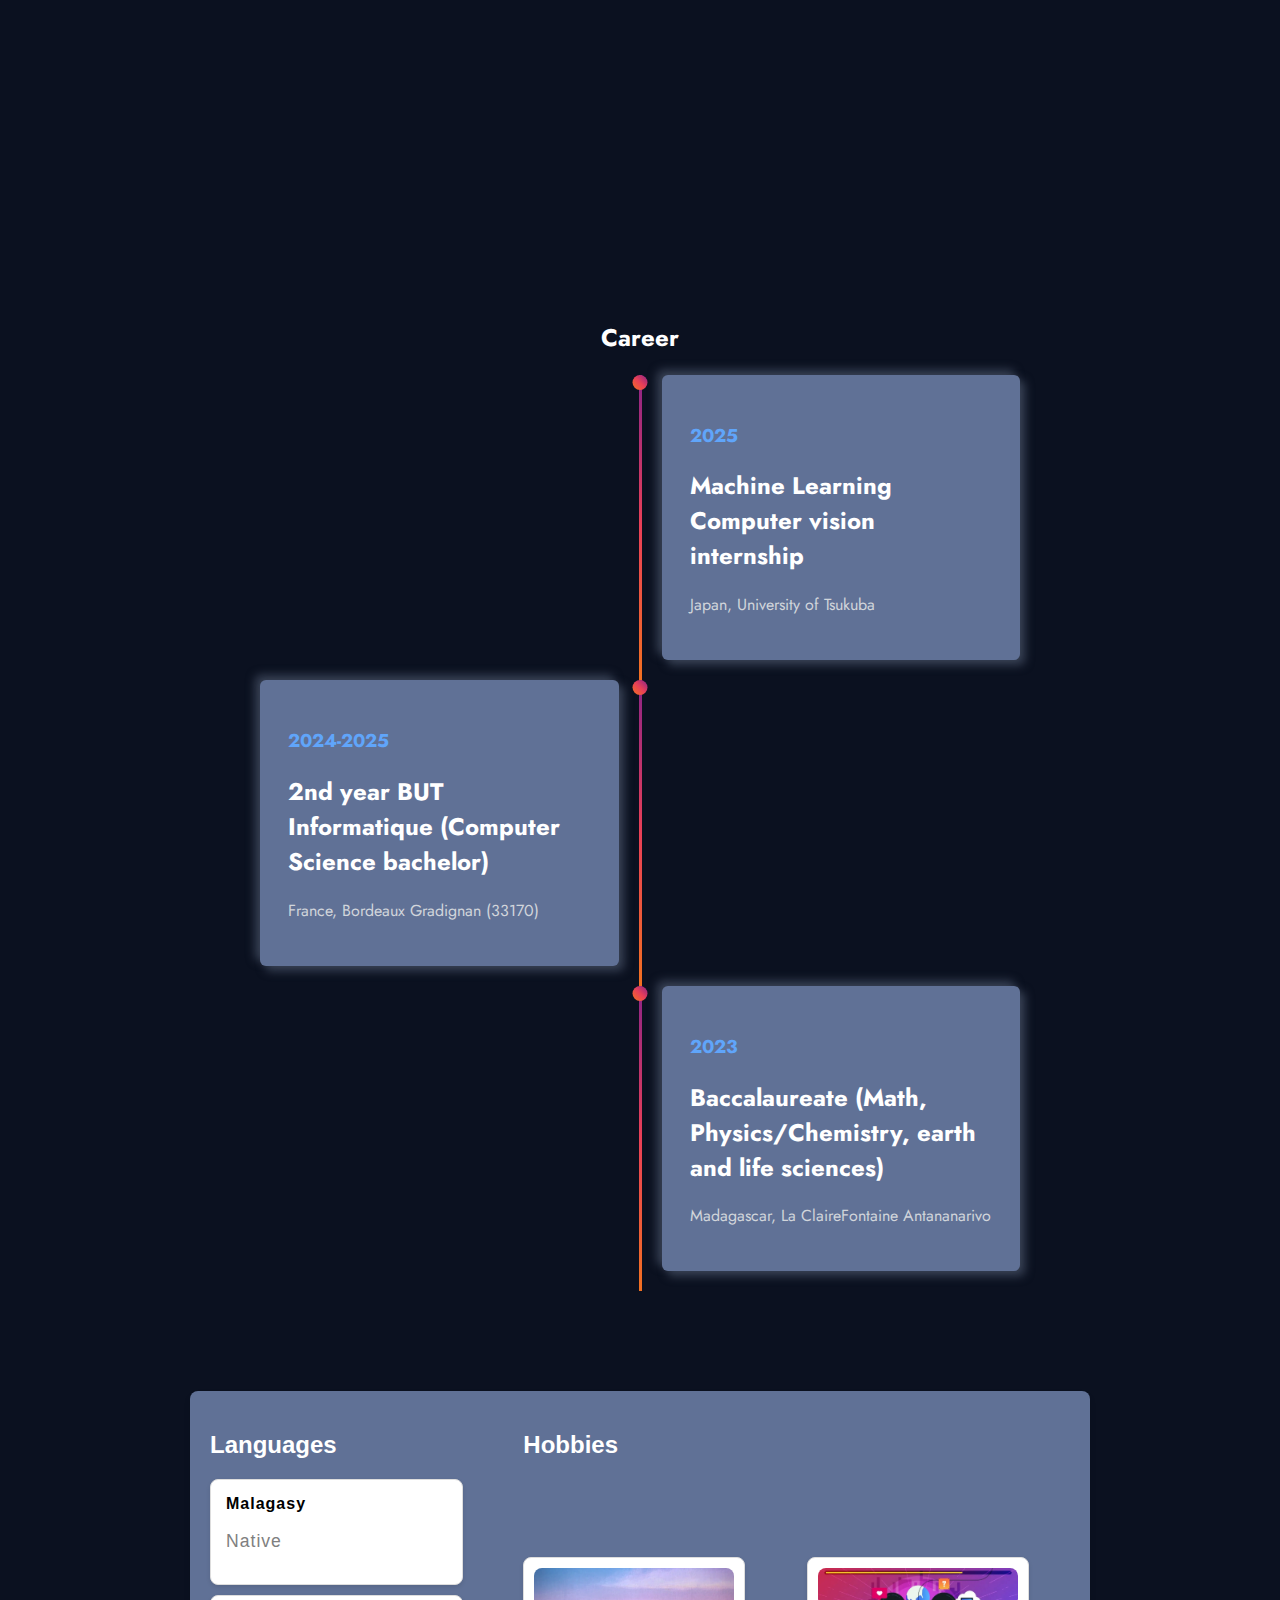
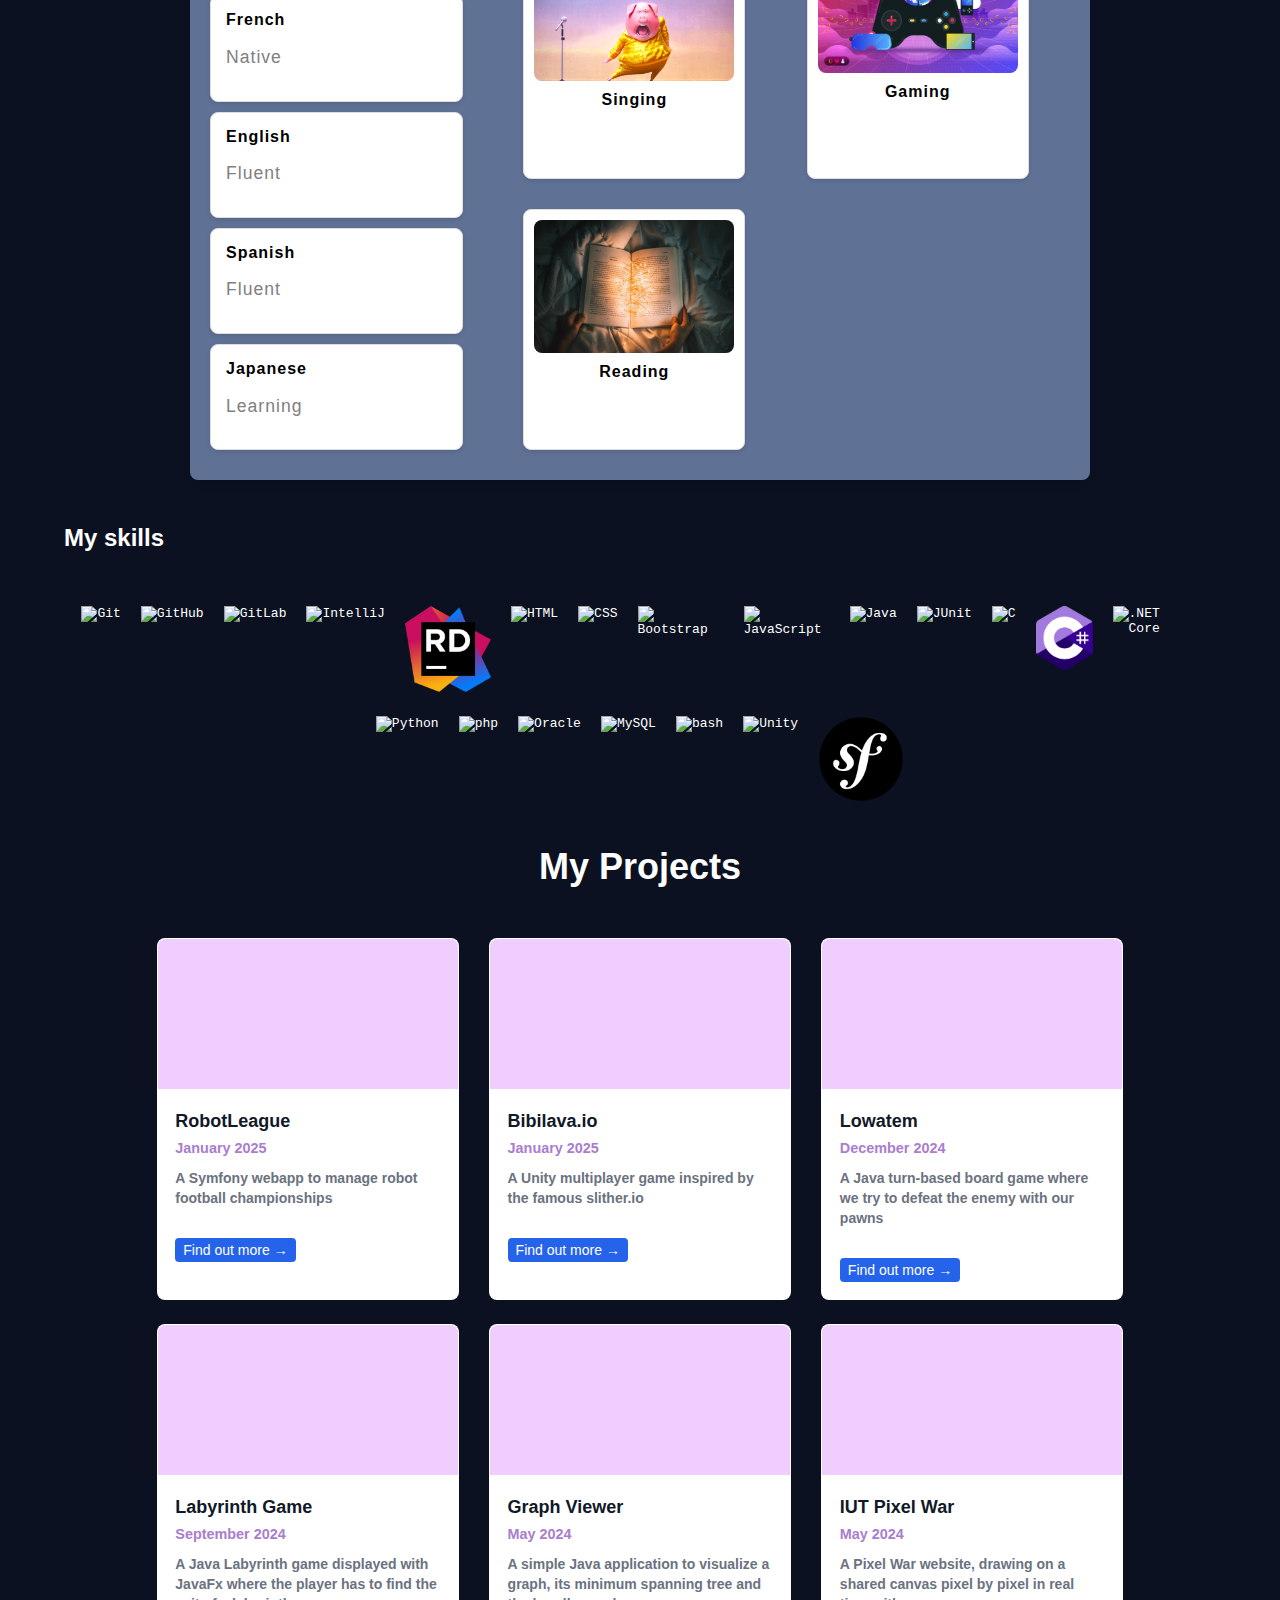
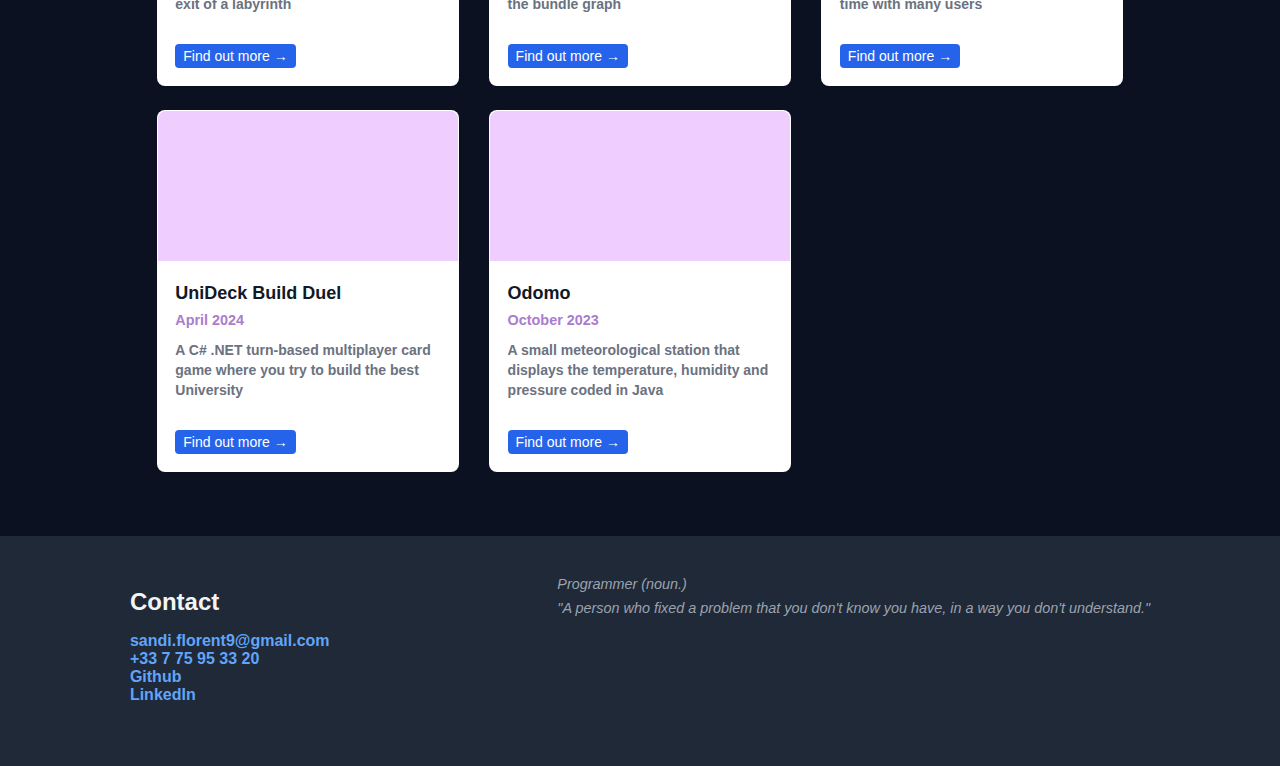
==== commit 8c91dd36: "Adding a language and hobby section" ====
--- a/index.html
+++ b/index.html
@@ -10,6 +10,7 @@
     <link rel="stylesheet" href="style/typing-effect.css">
     <link rel="stylesheet" href="style/vertical-timeline.css">
     <link rel="stylesheet" href="style/banner.css">
+    <link rel="stylesheet" href="style/moreAbout.css">
 </head>
 
 <body>
@@ -120,6 +121,50 @@
                     </div>
                 </div>
             </section>
+        </section>
+
+        <section id="more">
+            <div class="container">
+                <div class="languages">
+                    <h2>Languages</h2>
+                    <div class="language-card">
+                            <span>Malagasy </span>
+                            <p>Native</p>
+                    </div>
+                    <div class="language-card">
+                        <span>French</span>
+                        <p>Native</p>
+                    </div>
+                    <div class="language-card">
+                        <span>English</span>
+                        <p>Fluent</p>
+                    </div>
+                    <div class="language-card">
+                        <span>Spanish</span>
+                        <p>Fluent</p>
+                    </div>
+                    <div class="language-card">
+                        <span>Japanese</span>
+                        <p>Learning</p>
+                    </div>
+                </div>
+                <div class="hobbies">
+                    <h2>Hobbies</h2>
+                    <div></div>
+                    <div class="hobby-card">
+                        <img src="img/hobbies/sing-2016-singing-and-dancing-pig1.png" alt="Programming">
+                        <h3>Singing</h3>
+                    </div>
+                    <div class="hobby-card">
+                        <img src="img/hobbies/videoGame.png" alt="Gaming">
+                        <h3>Gaming</h3>
+                    </div>
+                    <div class="hobby-card">
+                        <img src="img/hobbies/lecture.jpg" alt="Reading">
+                        <h3>Reading</h3>
+                    </div>
+                </div>
+            </div>
         </section>
 
         <section id ="banner">
--- a/style/moreAbout.css
+++ b/style/moreAbout.css
@@ -0,0 +1,90 @@
+.container {
+    display: grid;
+    grid-template-columns: 1fr 2fr;
+    gap: 20px;
+    width: 90%;
+    max-width: 900px;
+    border-radius: 8px;
+    overflow: hidden;
+    box-shadow: 0 4px 6px rgba(0, 0, 0, 0.1);
+    background-color: #607196;
+}
+
+#more{
+    display: flex;
+    justify-content: center;
+}
+
+#more p, #more span, #more h3 {
+    color: black;
+    letter-spacing: 1px;
+}
+
+.languages, .hobbies {
+    padding: 20px;
+}
+
+
+
+
+.language-card, .hobby-card {
+    background-color: white;
+    border: 1px solid #ddd;
+    border-radius: 8px;
+    padding: 15px;
+    margin-bottom: 10px;
+    box-shadow: 0 2px 4px rgba(0, 0, 0, 0.1);
+    display: flex;
+    flex-direction: column;
+    
+}
+
+.hobbies {
+    display: grid; /* Use grid layout */
+    grid-template-columns: repeat(auto-fit, minmax(200px, 1fr)); /* Flexible columns */
+    gap: 20px; /* Space between the cards */
+    padding: 20px;
+}
+
+
+
+
+.language-card span {
+    font-size: 1rem;
+    font-weight: bold;
+}
+
+.hobby-card {
+    text-align: center;
+    padding: 10px;
+    max-width: 200px;
+}
+
+.hobby-card img {
+    max-width: 100%;
+    border-radius: 8px;
+    margin-bottom: 10px;
+}
+
+.hobby-card h3 {
+    font-size: 1rem;
+    margin: 0;
+}
+
+#more p{
+    color: gray;
+    font-size: 1.1rem;
+    letter-spacing: 1px;
+}
+
+@media  (max-width: 968px) {
+    .container {
+        grid-template-columns: 1fr;
+    }
+    .languages, .hobbies {
+        padding: 10px;
+    }
+    .hobby-card {
+        max-width: 100%;
+    }   
+}
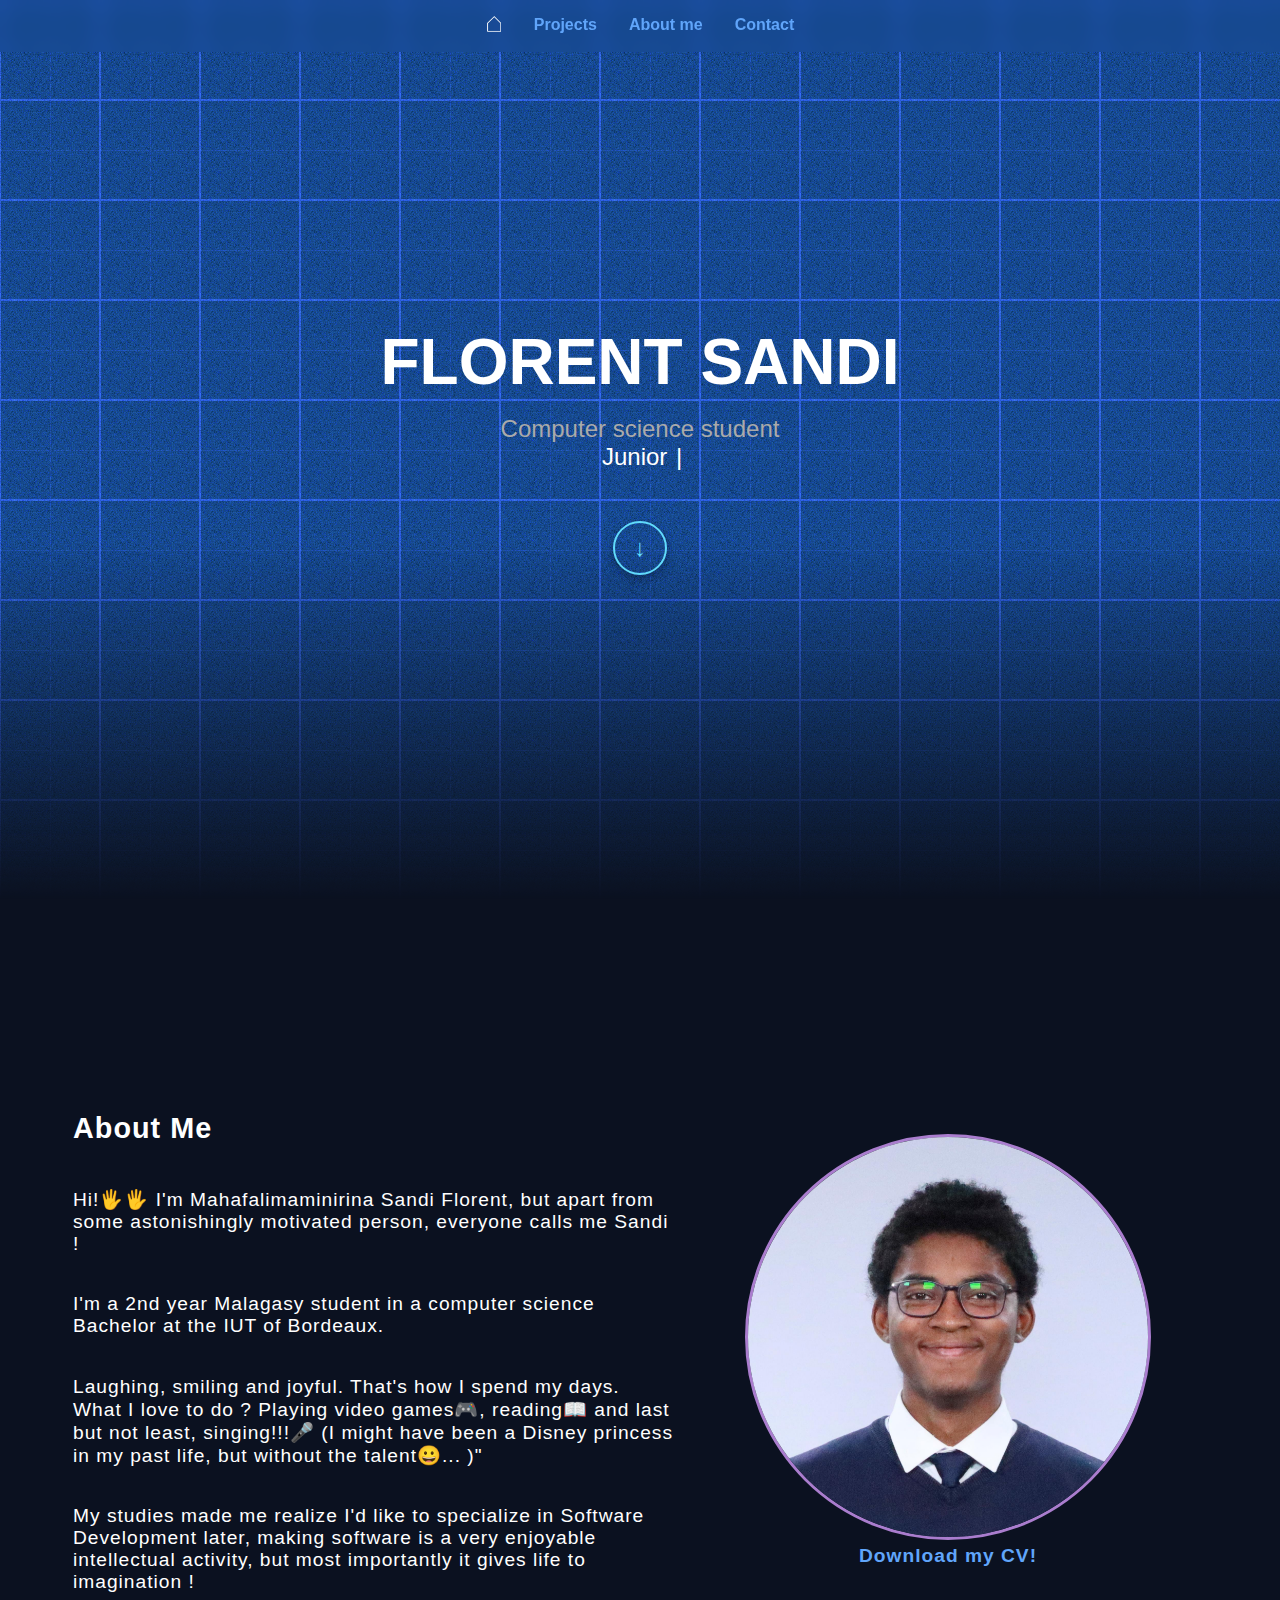
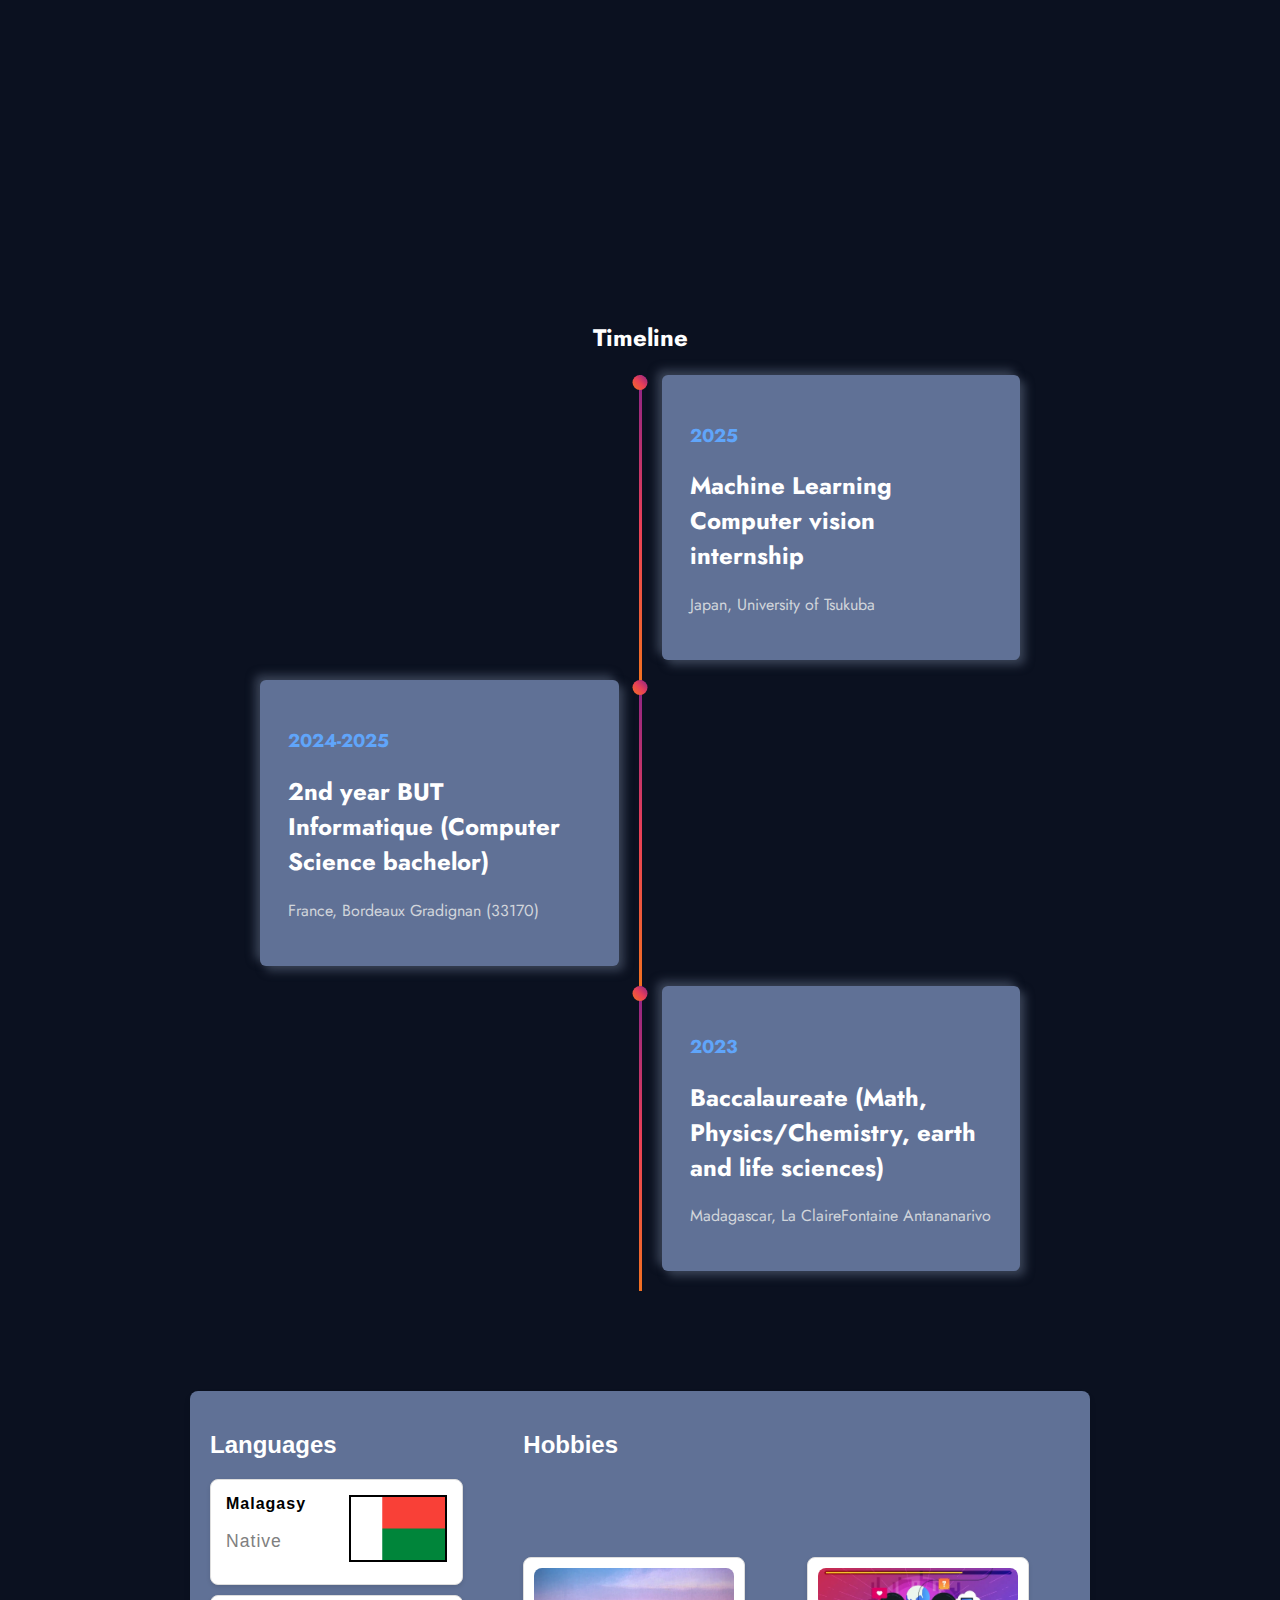
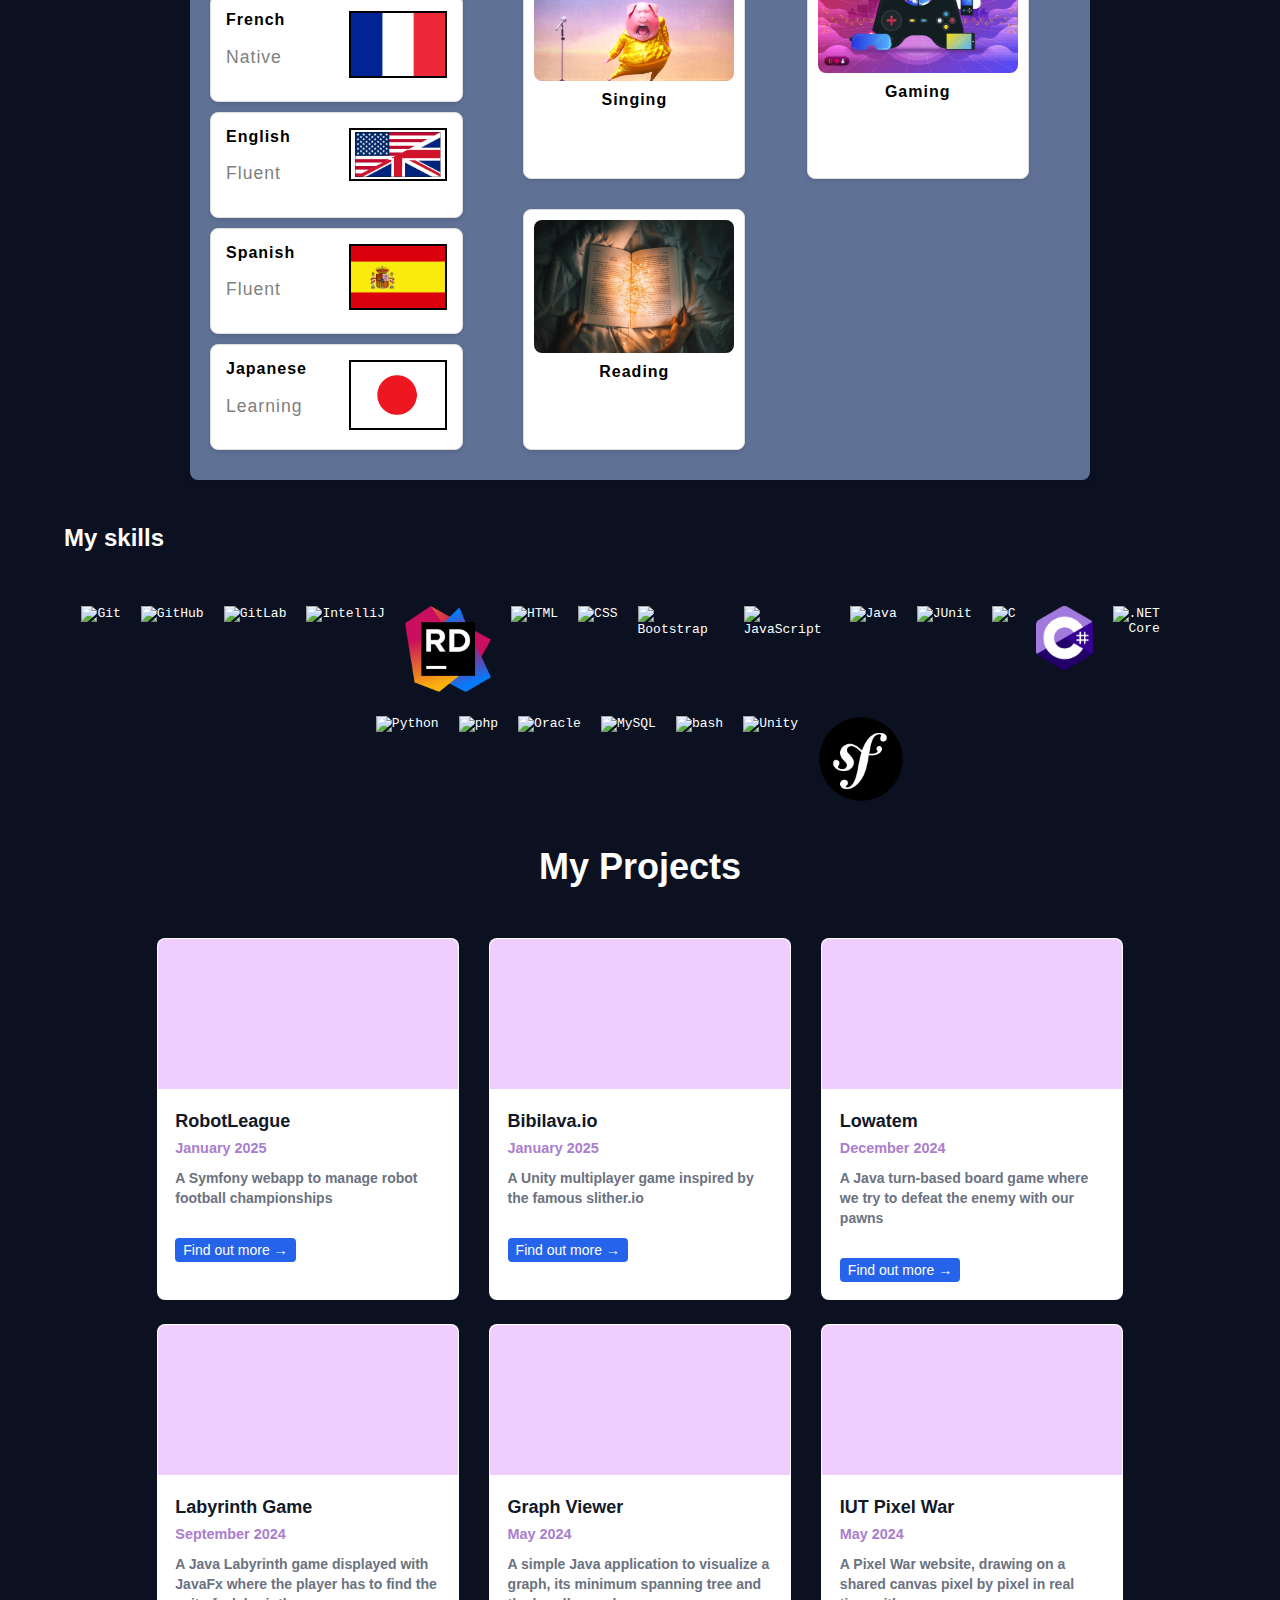
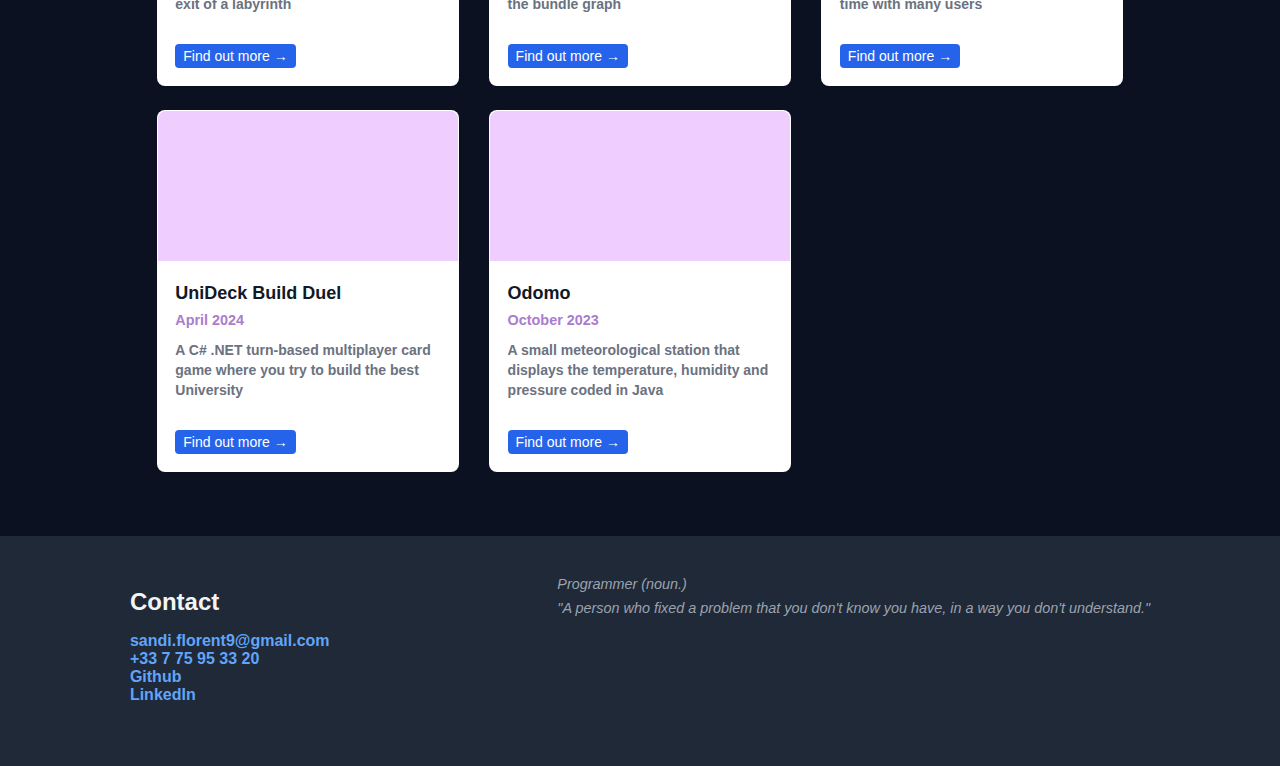
==== commit d1bfb578: "Adding flags to my language section" ====
--- a/index.html
+++ b/index.html
@@ -84,7 +84,7 @@
             </style>
             <!--This is the main container that contains the whole timeline.-->
             <section class="design-section">
-                <h2>Career</h2>
+                <h2>Timeline</h2>
                 <div class="timeline">
                     <div class="timeline-empty">
                     </div>
@@ -128,24 +128,49 @@
                 <div class="languages">
                     <h2>Languages</h2>
                     <div class="language-card">
+                        <div>
                             <span>Malagasy </span>
                             <p>Native</p>
-                    </div>
-                    <div class="language-card">
-                        <span>French</span>
-                        <p>Native</p>
-                    </div>
-                    <div class="language-card">
-                        <span>English</span>
-                        <p>Fluent</p>
-                    </div>
-                    <div class="language-card">
-                        <span>Spanish</span>
-                        <p>Fluent</p>
-                    </div>
-                    <div class="language-card">
-                        <span>Japanese</span>
-                        <p>Learning</p>
+                        </div>
+                        <div class="flag">
+                            <img src="img/flags/madagascar_flag.png" alt="Malagasy flag">
+                        </div>
+                    </div>
+                    <div class="language-card">
+                        <div>
+                            <span>French</span>
+                            <p>Native</p>
+                        </div>
+                        <div class="flag">
+                            <img src="img/flags/france_flag.png" alt="Malagasy flag">
+                        </div>
+                    </div>
+                    <div class="language-card">
+                        <div>
+                            <span>English</span>
+                            <p>Fluent</p>
+                        </div>
+                        <div class="flag">
+                            <img src="img/flags/us_uk_flag.png" alt="Malagasy flag">
+                        </div>
+                    </div>
+                    <div class="language-card">
+                        <div>
+                            <span>Spanish</span>
+                            <p>Fluent</p>
+                        </div>
+                        <div class="flag">
+                            <img src="img/flags/spain_flag.png" alt="Malagasy flag">
+                        </div>
+                    </div>
+                    <div class="language-card">
+                        <div>
+                            <span>Japanese</span>
+                            <p>Learning</p>
+                        </div>
+                        <div class="flag">
+                            <img src="img/flags/japan_flag.png" alt="Malagasy flag">
+                        </div>
                     </div>
                 </div>
                 <div class="hobbies">
--- a/style/moreAbout.css
+++ b/style/moreAbout.css
@@ -54,6 +54,12 @@
     font-weight: bold;
 }
 
+.language-card{
+    display: flex;
+    flex-direction: row;
+    justify-content: space-between;
+}
+
 .hobby-card {
     text-align: center;
     padding: 10px;
@@ -77,6 +83,11 @@
     letter-spacing: 1px;
 }
 
+.flag img{
+    width: 94px;
+    border: solid 2px black;
+}
+
 @media  (max-width: 968px) {
     .container {
         grid-template-columns: 1fr;
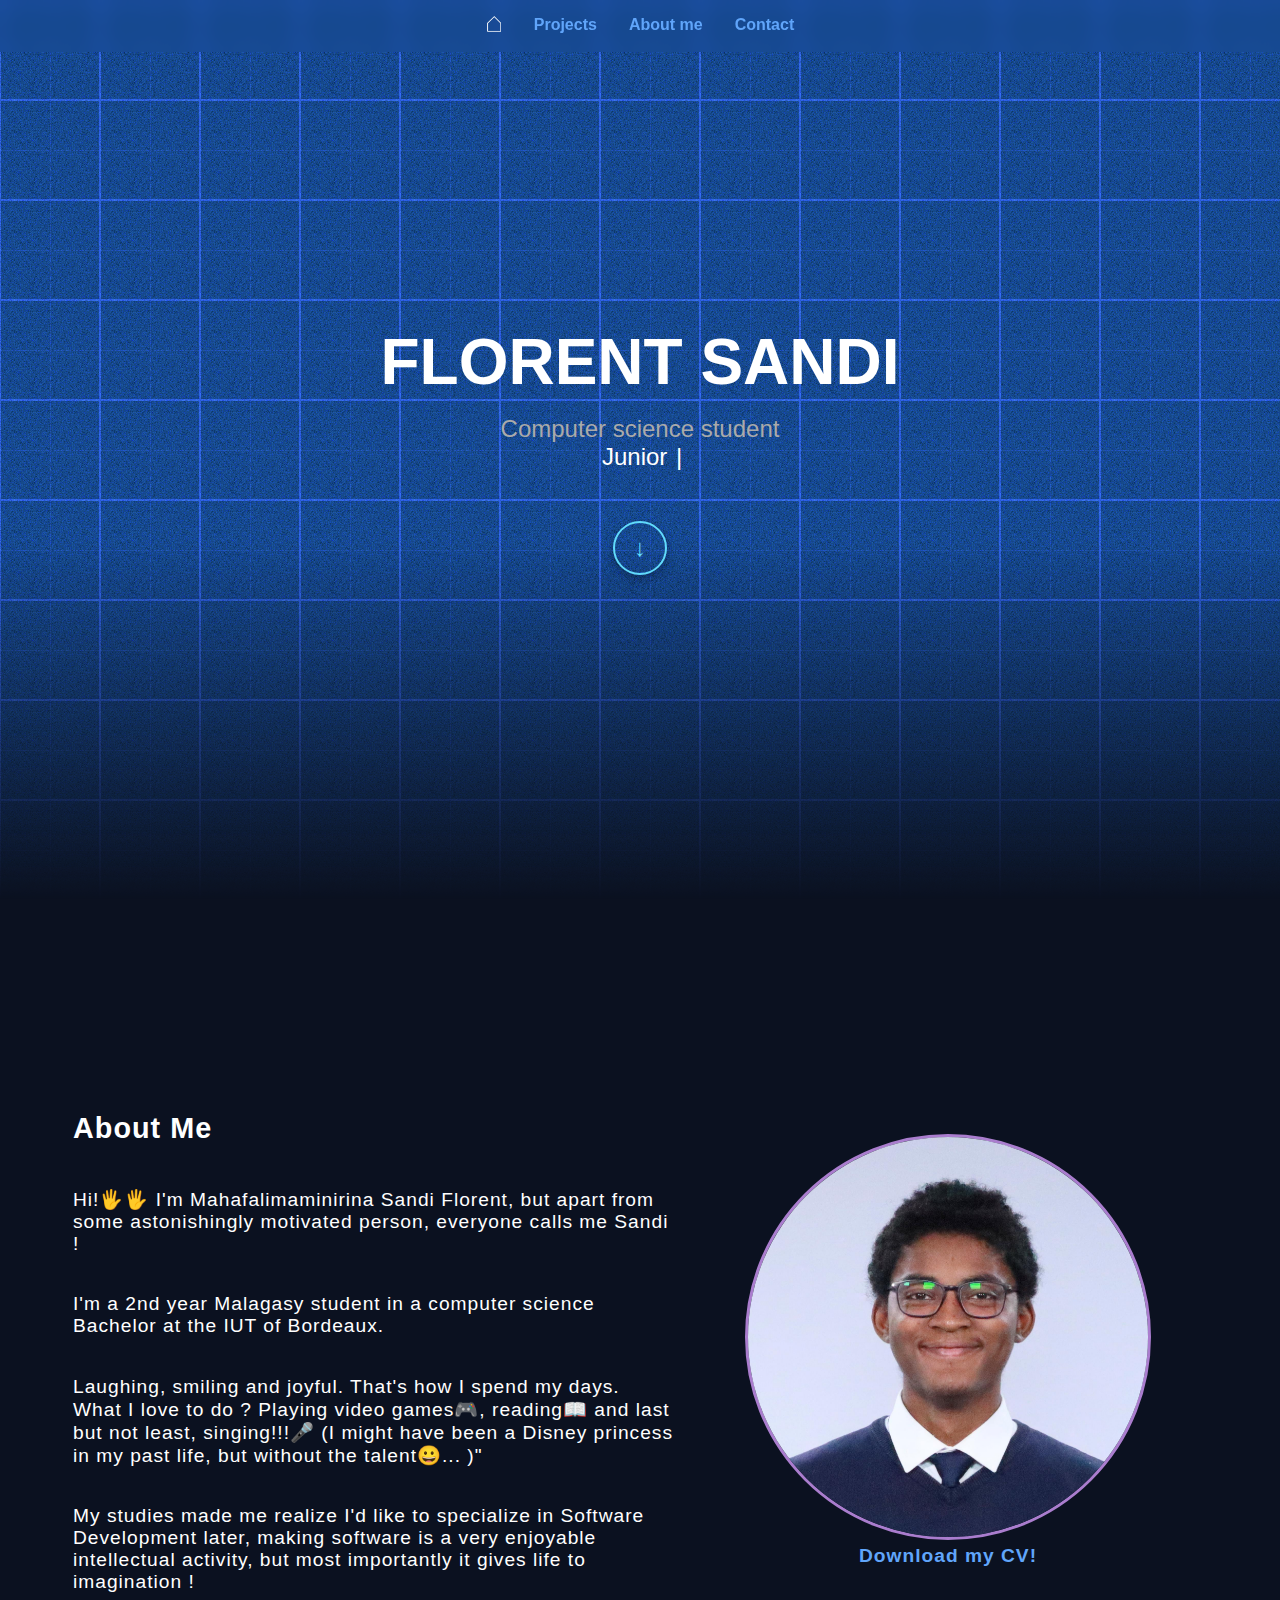
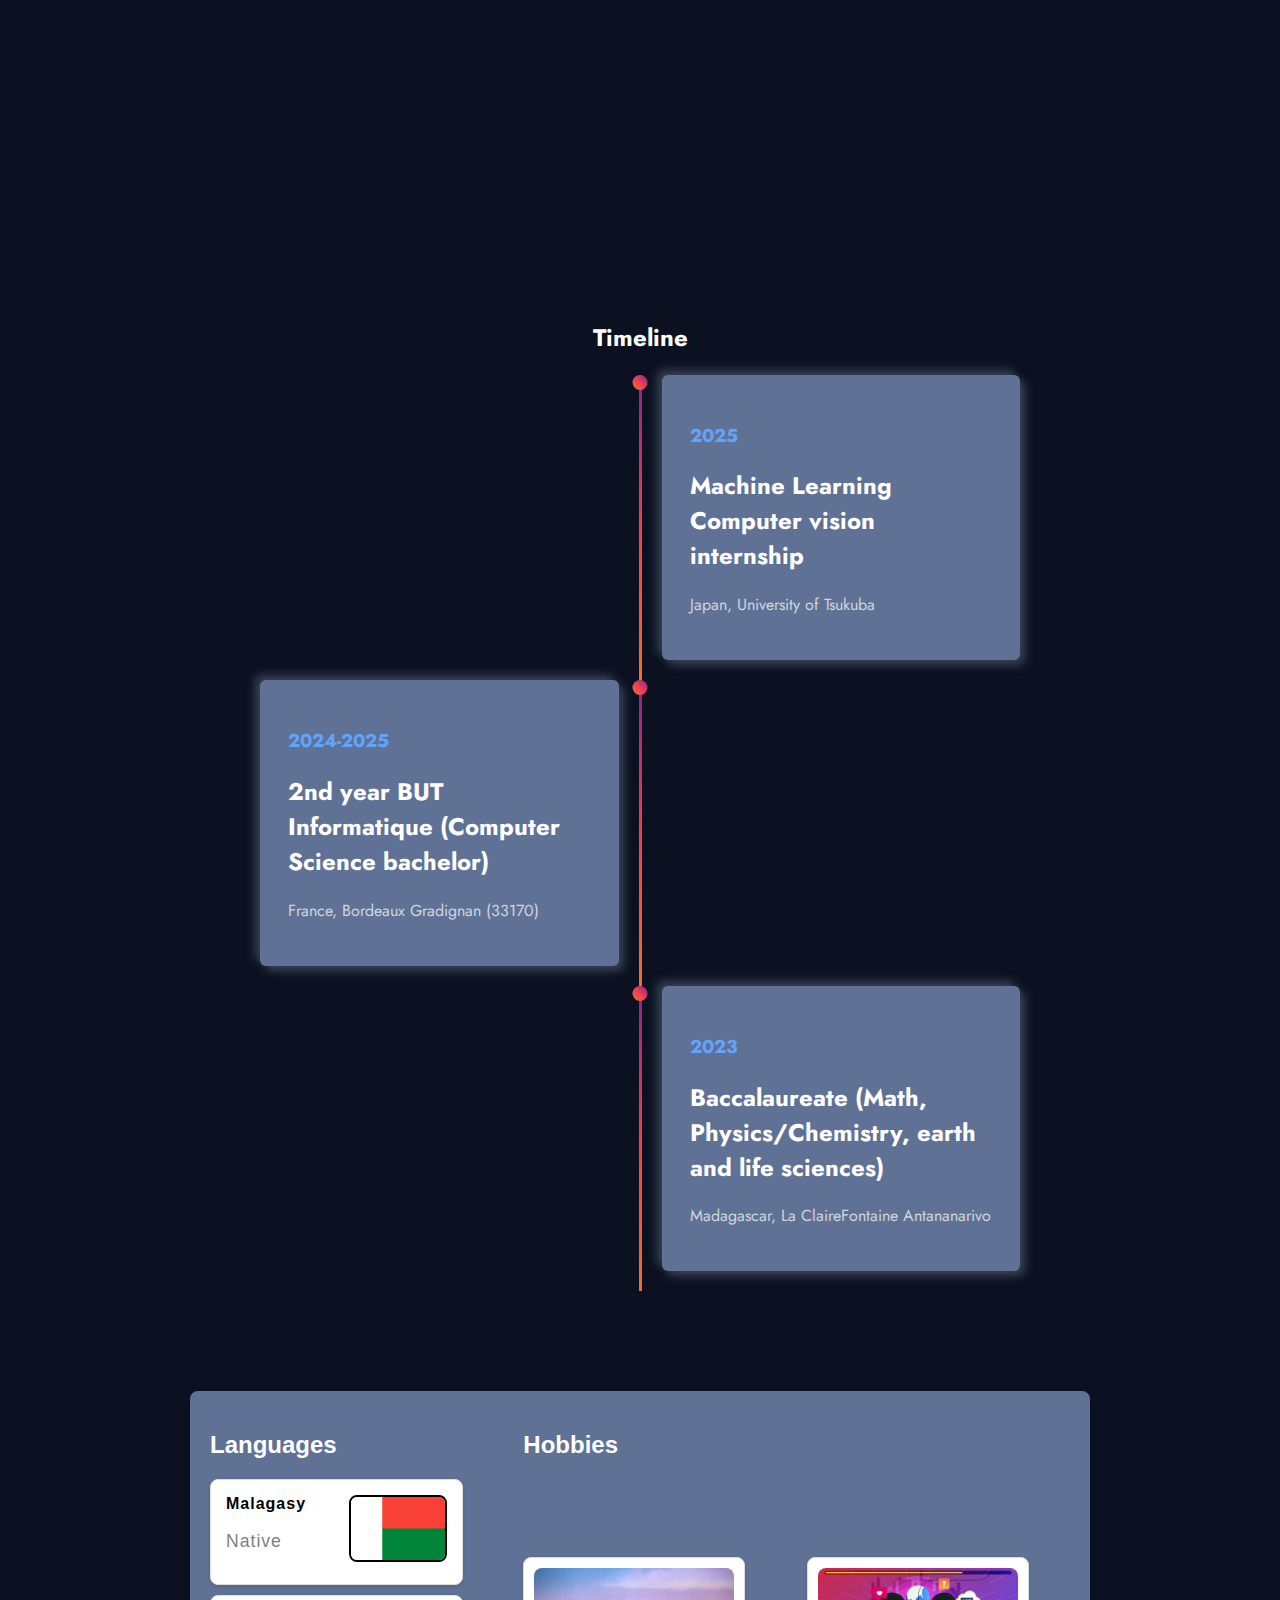
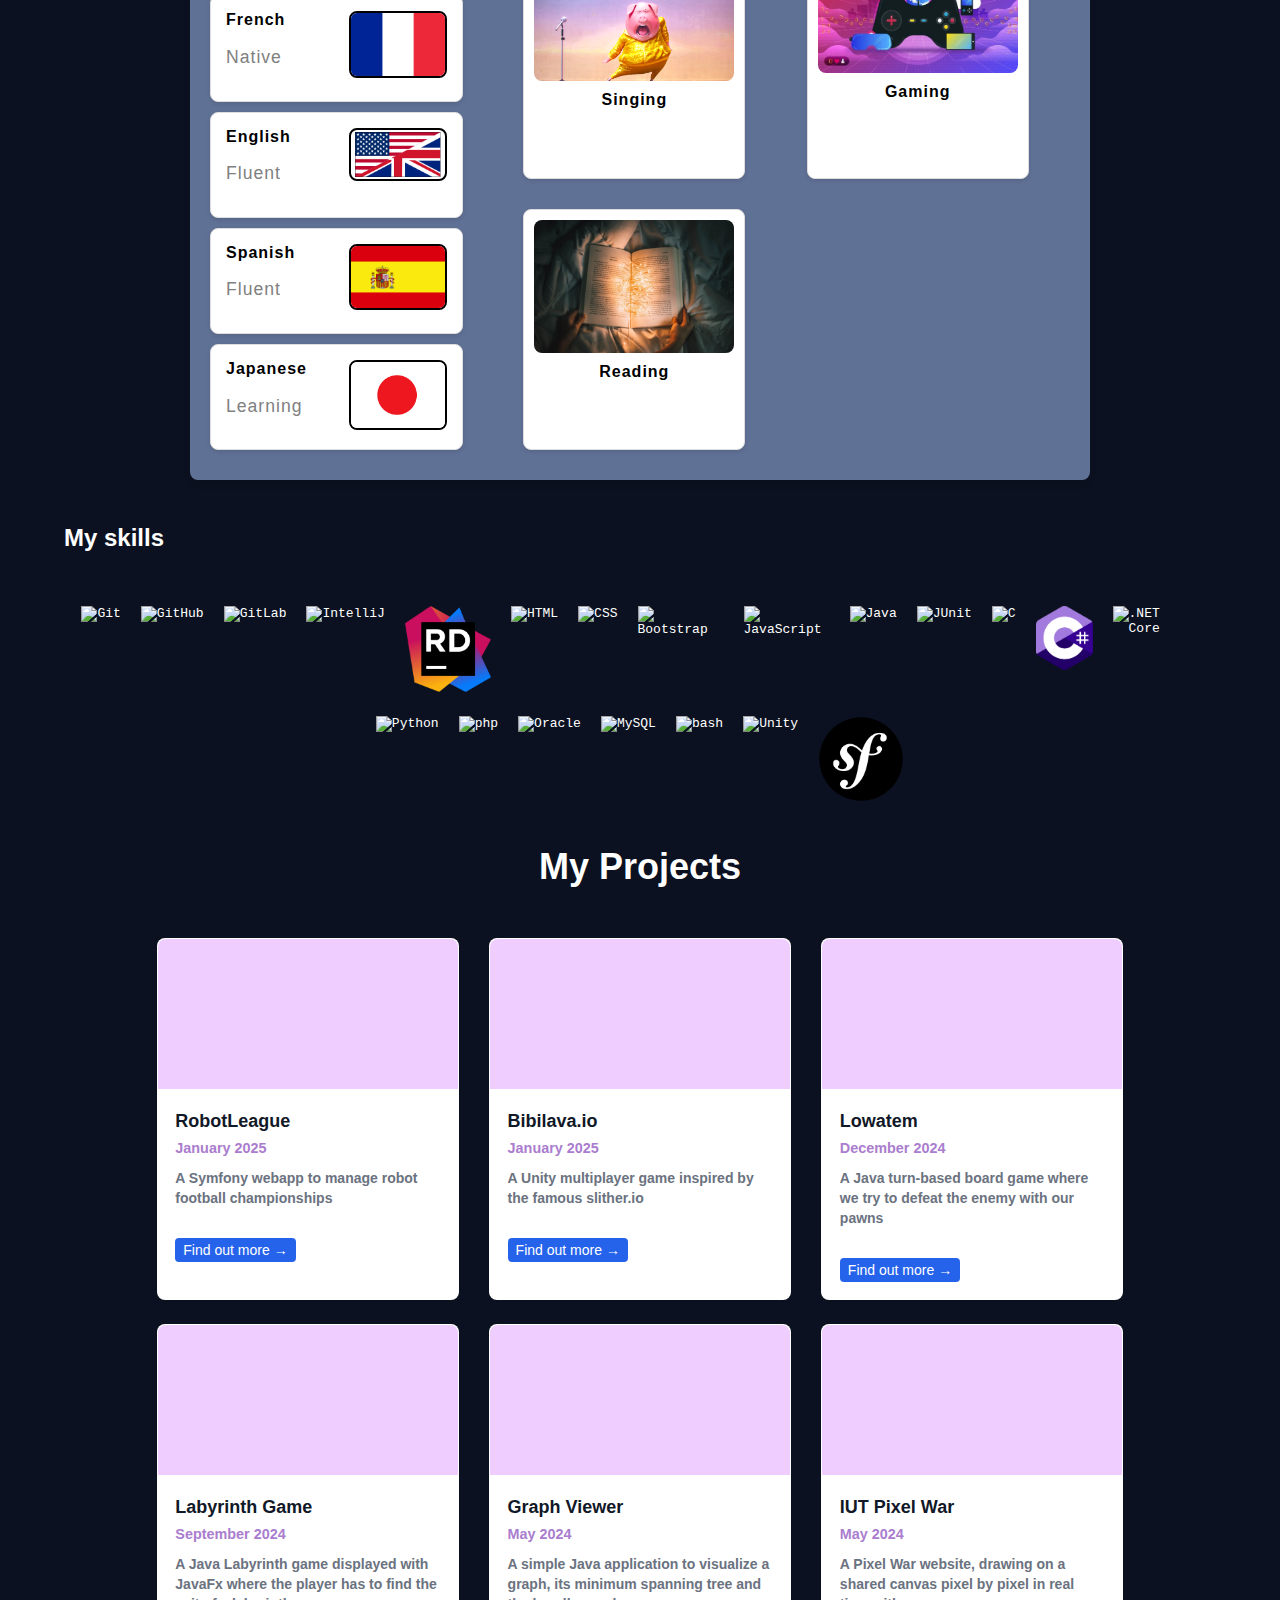
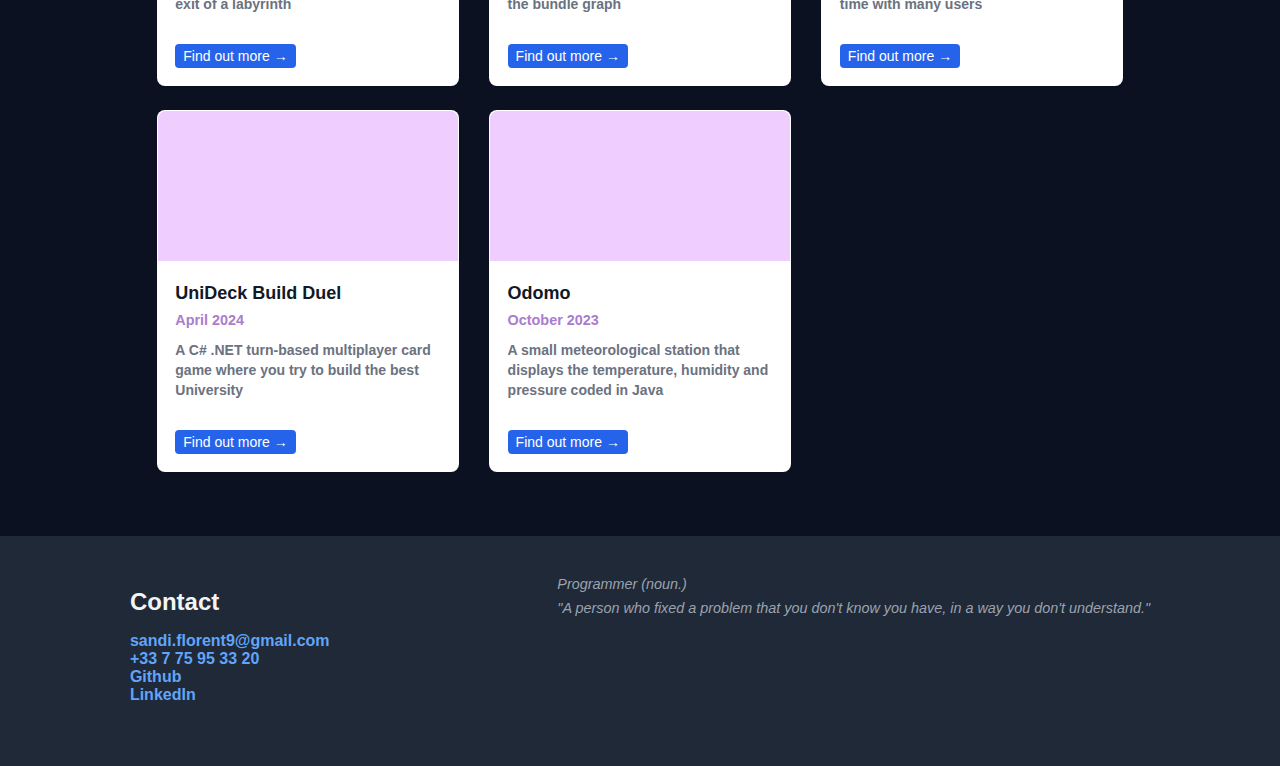
==== commit 89e1a098: "Adding gifs and reducing the nb of pictures/project to 4" ====
--- a/index.html
+++ b/index.html
@@ -128,7 +128,7 @@
                 <div class="languages">
                     <h2>Languages</h2>
                     <div class="language-card">
-                        <div>
+                        <div id="mg">
                             <span>Malagasy </span>
                             <p>Native</p>
                         </div>
--- a/style/moreAbout.css
+++ b/style/moreAbout.css
@@ -86,6 +86,7 @@
 .flag img{
     width: 94px;
     border: solid 2px black;
+    border-radius: 8px;
 }
 
 @media  (max-width: 968px) {
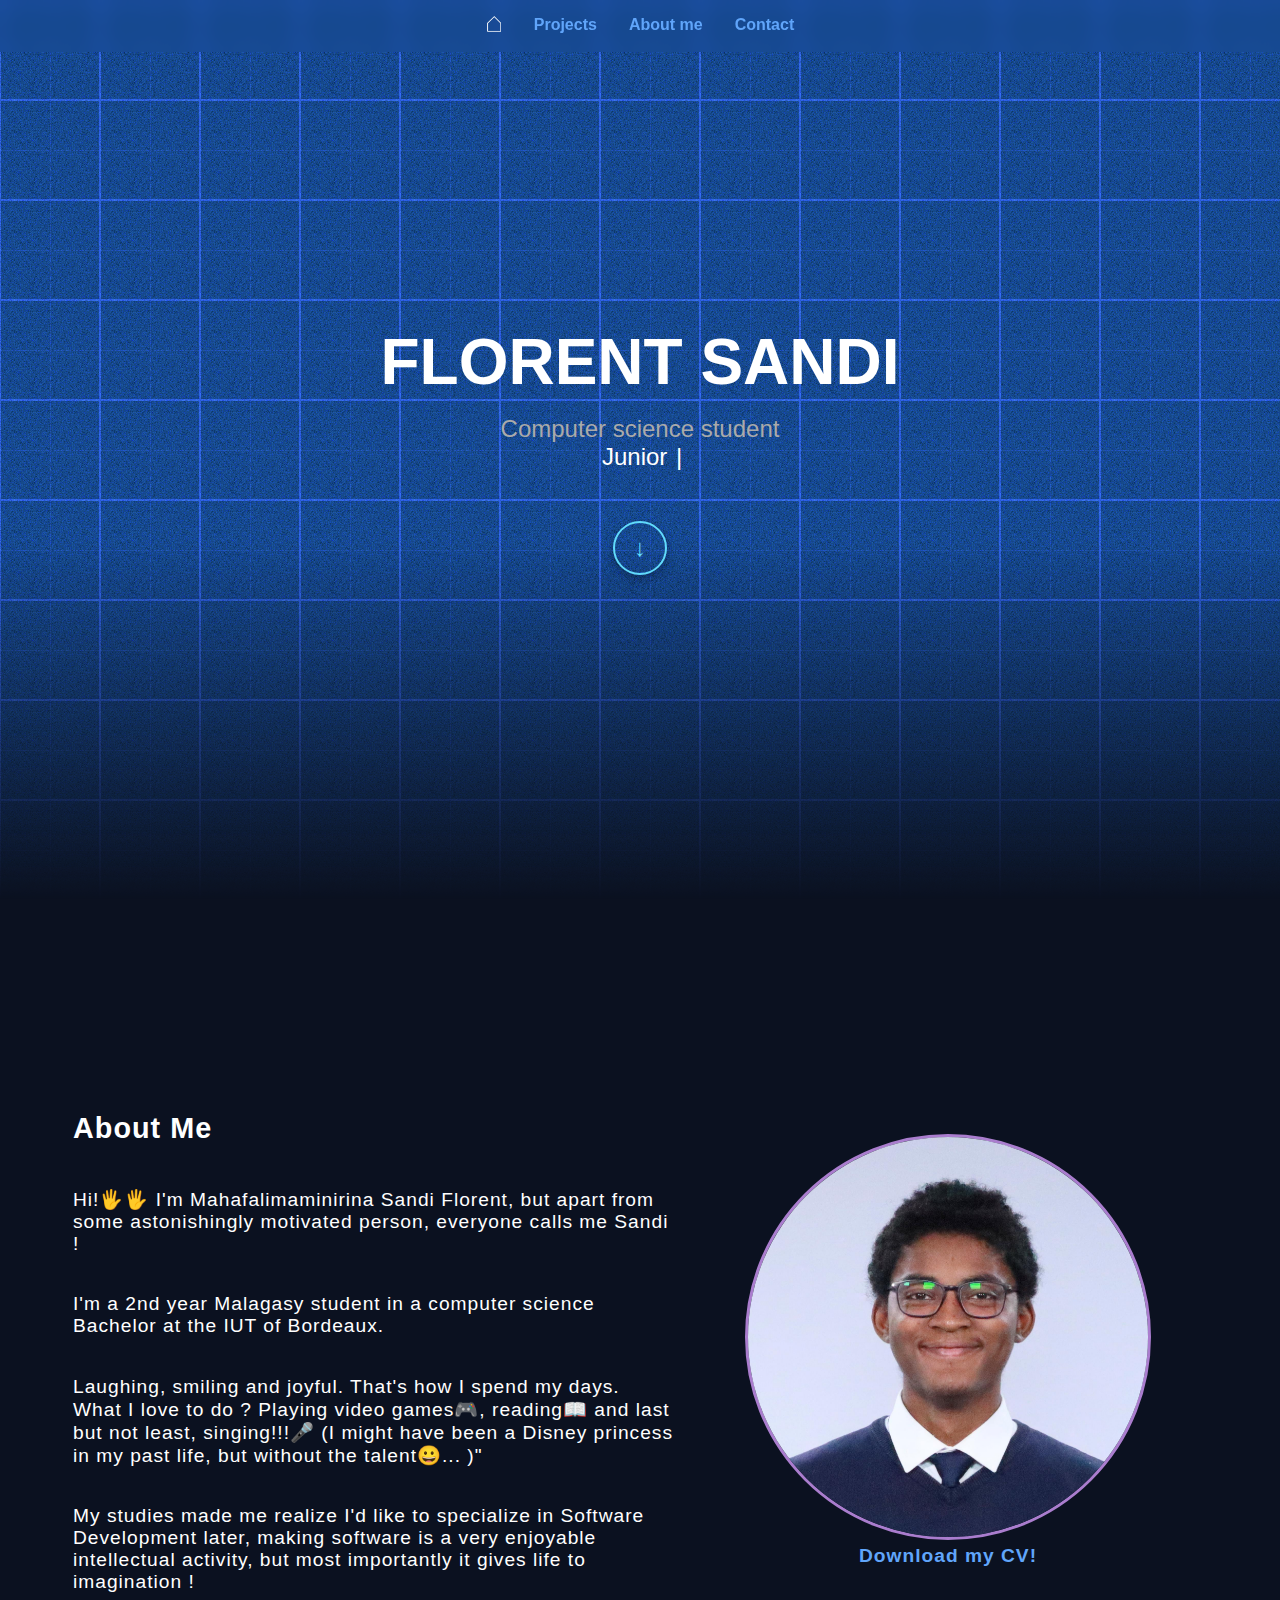
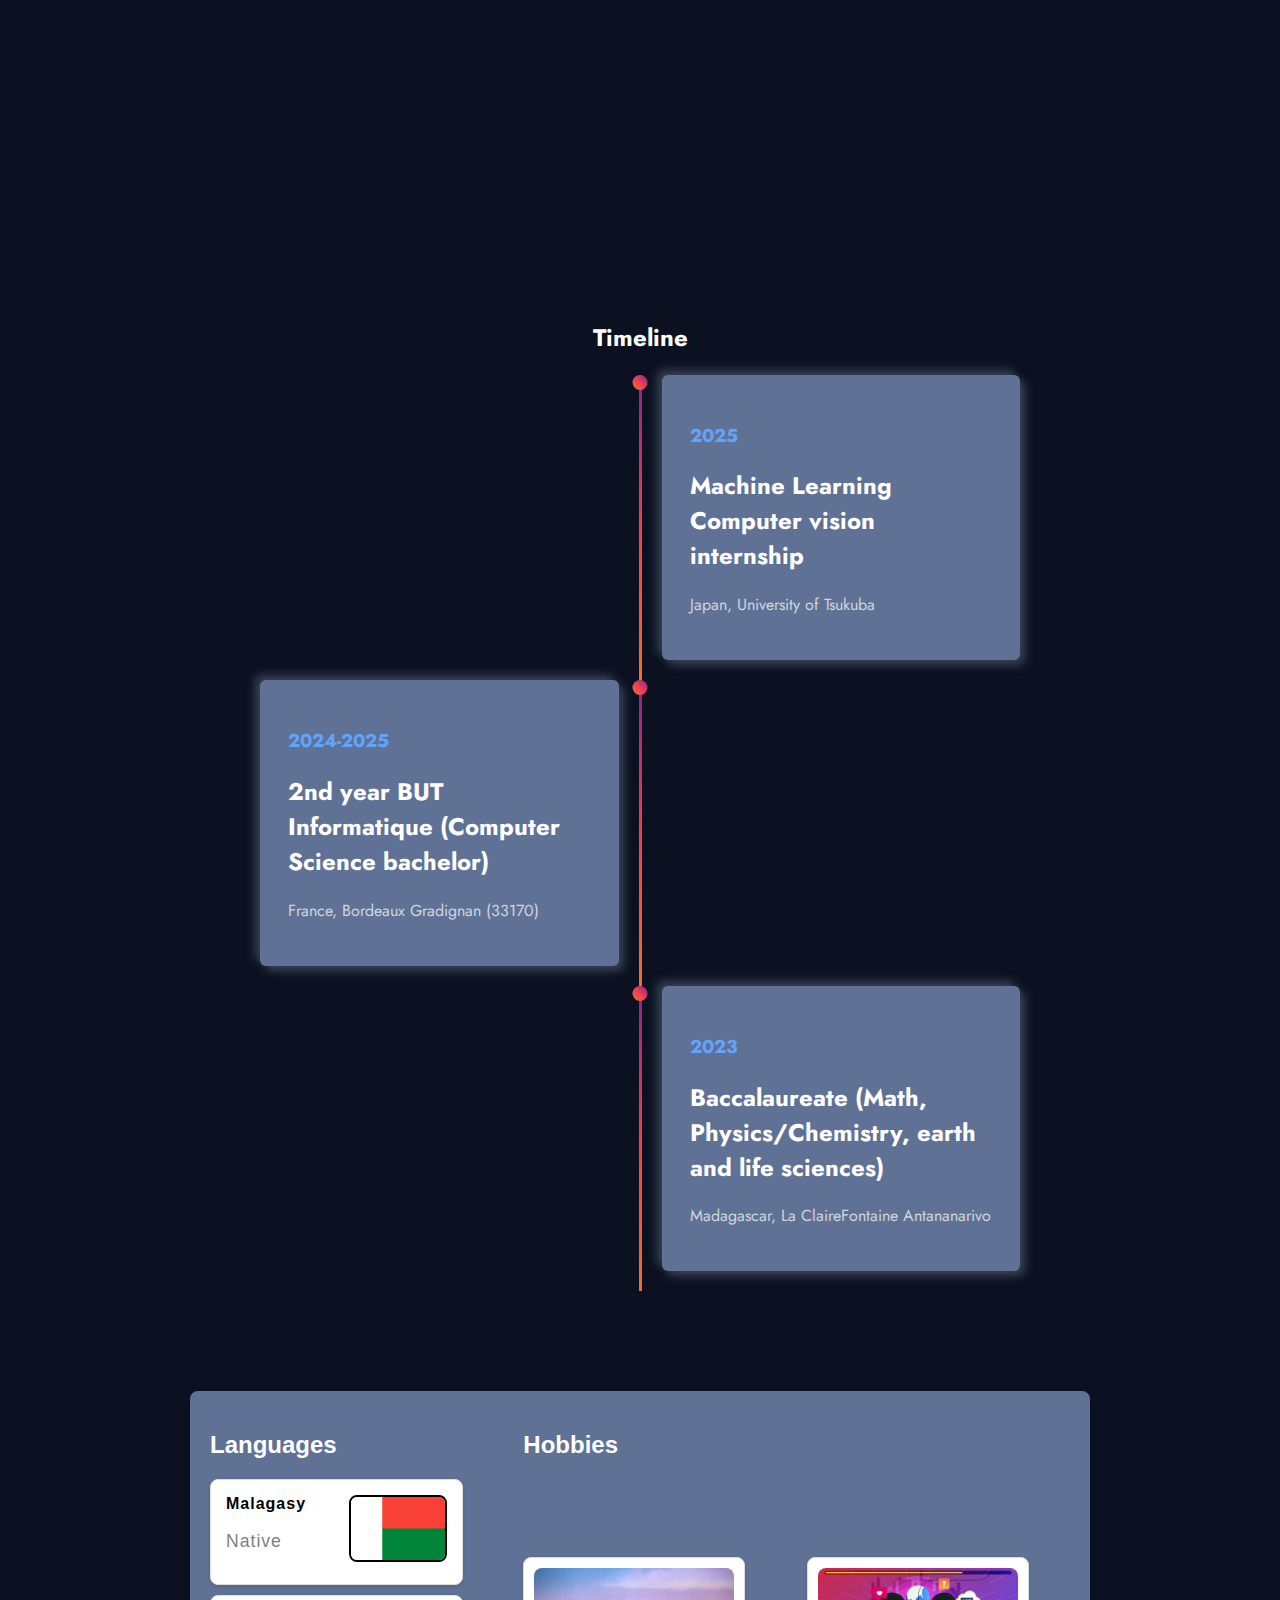
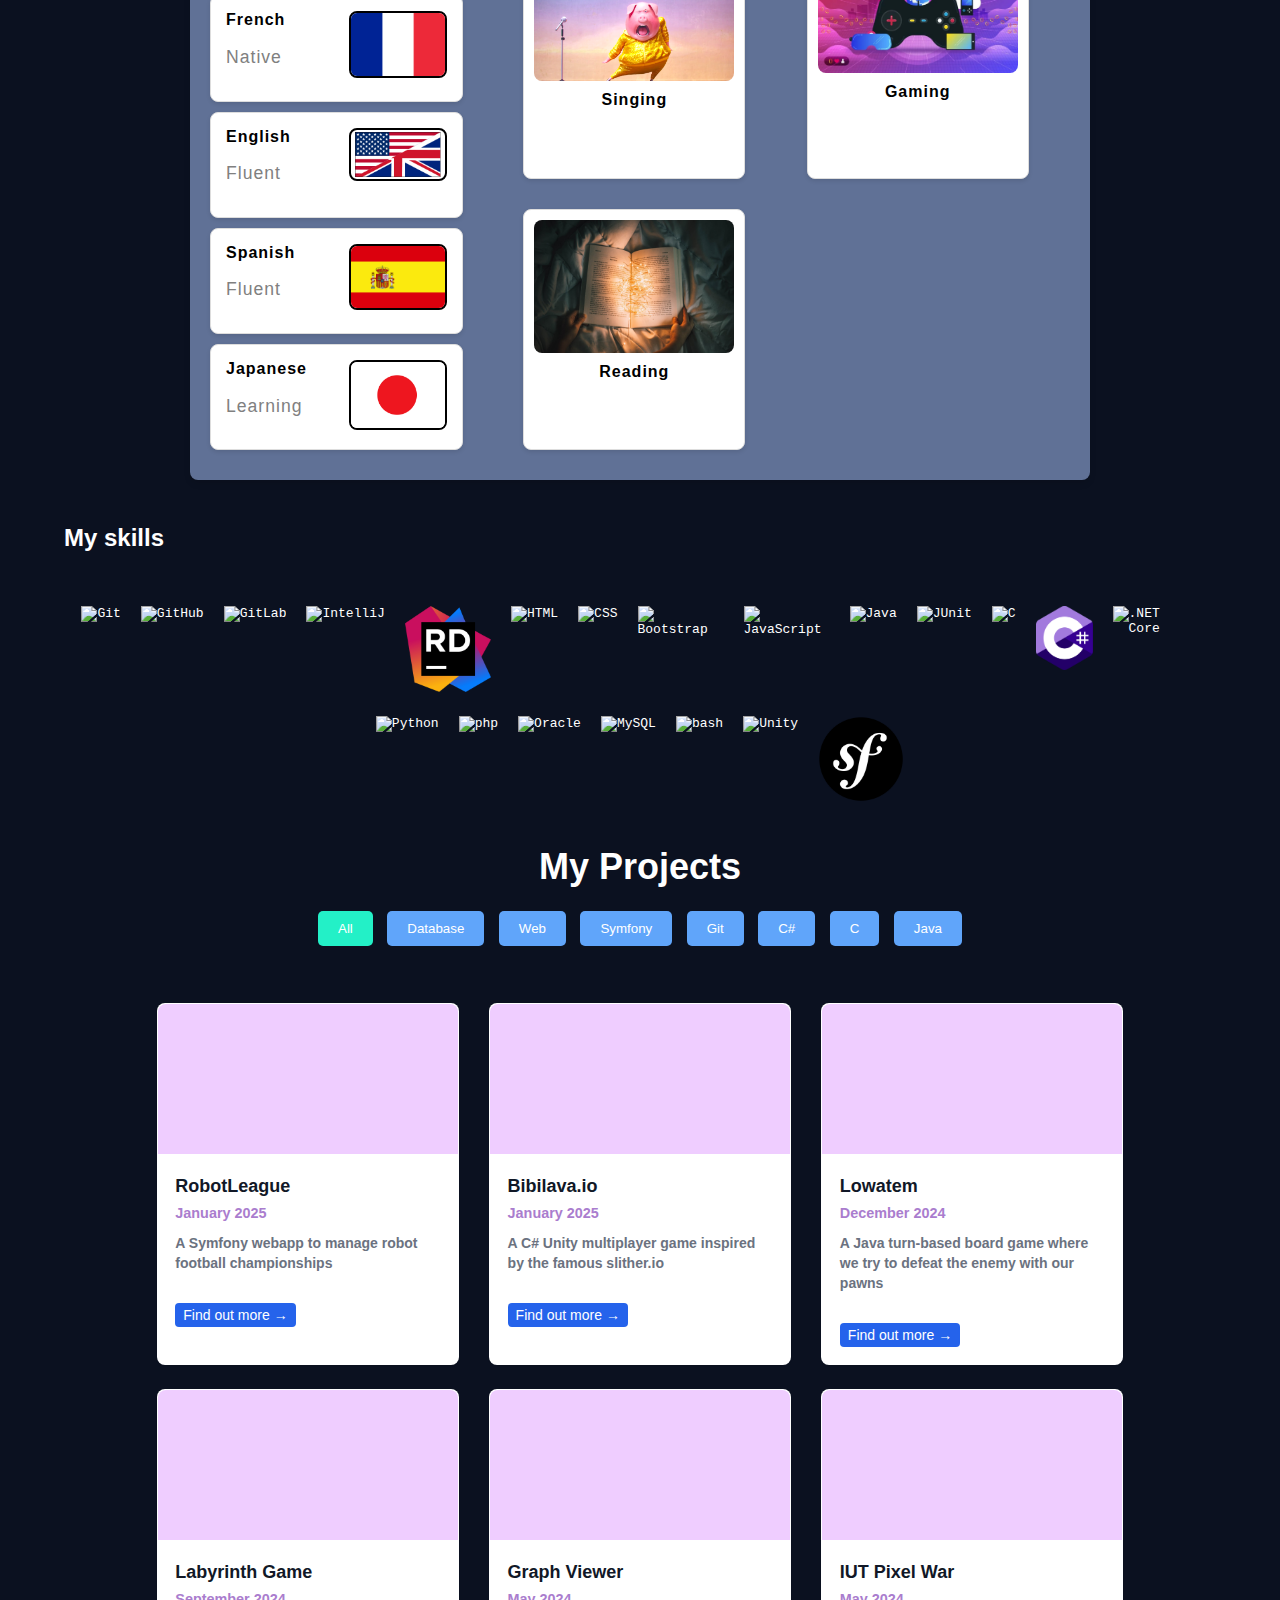
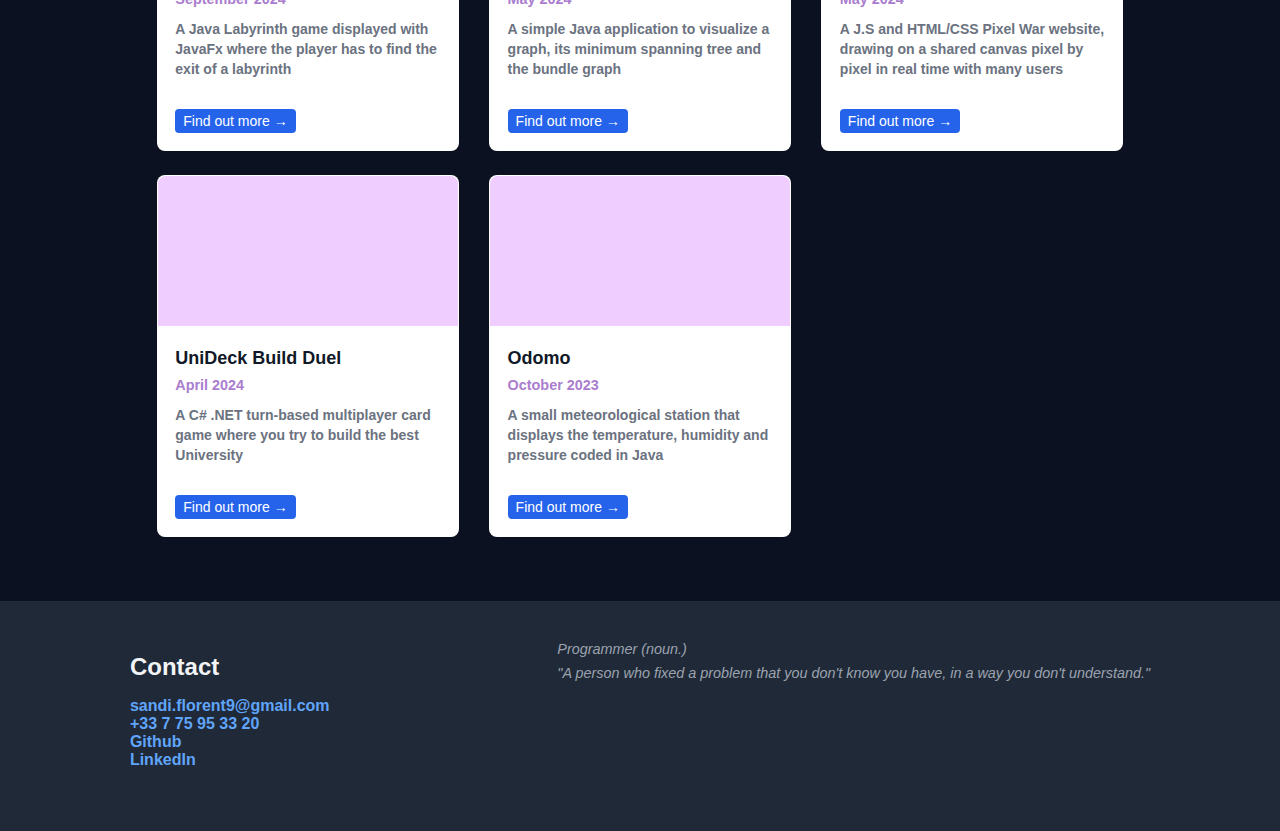
==== commit 391399ff: "Adding Projects filter" ====
--- a/index.html
+++ b/index.html
@@ -222,9 +222,20 @@
         <div id="project_title">
             <h2>My Projects</h2>
         </div>
-
+        
+        <div class="filters">
+            <button class="filter-btn" data-filter="all">All</button>
+            <button class="filter-btn" data-filter="database">Database</button>
+            <button class="filter-btn" data-filter="web">Web</button>
+            <button class="filter-btn" data-filter="symfony">Symfony</button>
+            <button class="filter-btn" data-filter="git">Git</button>
+            <button class="filter-btn" data-filter="csharp">C#</button>
+            <button class="filter-btn" data-filter="c">C</button>
+            <button class="filter-btn" data-filter="java">Java</button>
+        </div>
         <!-- Projects Section -->
         <section id="work">
+            
             <div class="projects-grid" id="projects"></div>
         </section>
     </main>
--- a/style/styles.css
+++ b/style/styles.css
@@ -69,6 +69,32 @@
 #work {
     padding: 2rem;
 }
+
+/* Filters styling */
+.filters {
+    text-align: center;
+    margin-bottom: 20px;
+}
+
+.filter-btn {
+    padding: 10px 20px;
+    margin: 5px;
+    border: none;
+    border-radius: 5px;
+    background-color: #60A5FA;
+    color: white;
+    cursor: pointer;
+    transition: background-color 0.3s;
+}
+
+.filter-btn:hover {
+    background-color: #aa7dce;
+}
+
+.filter-btn.clicked {
+    background-color: #23f0c7;
+}
+
 
 /* Projects Section */
 .projects-grid {
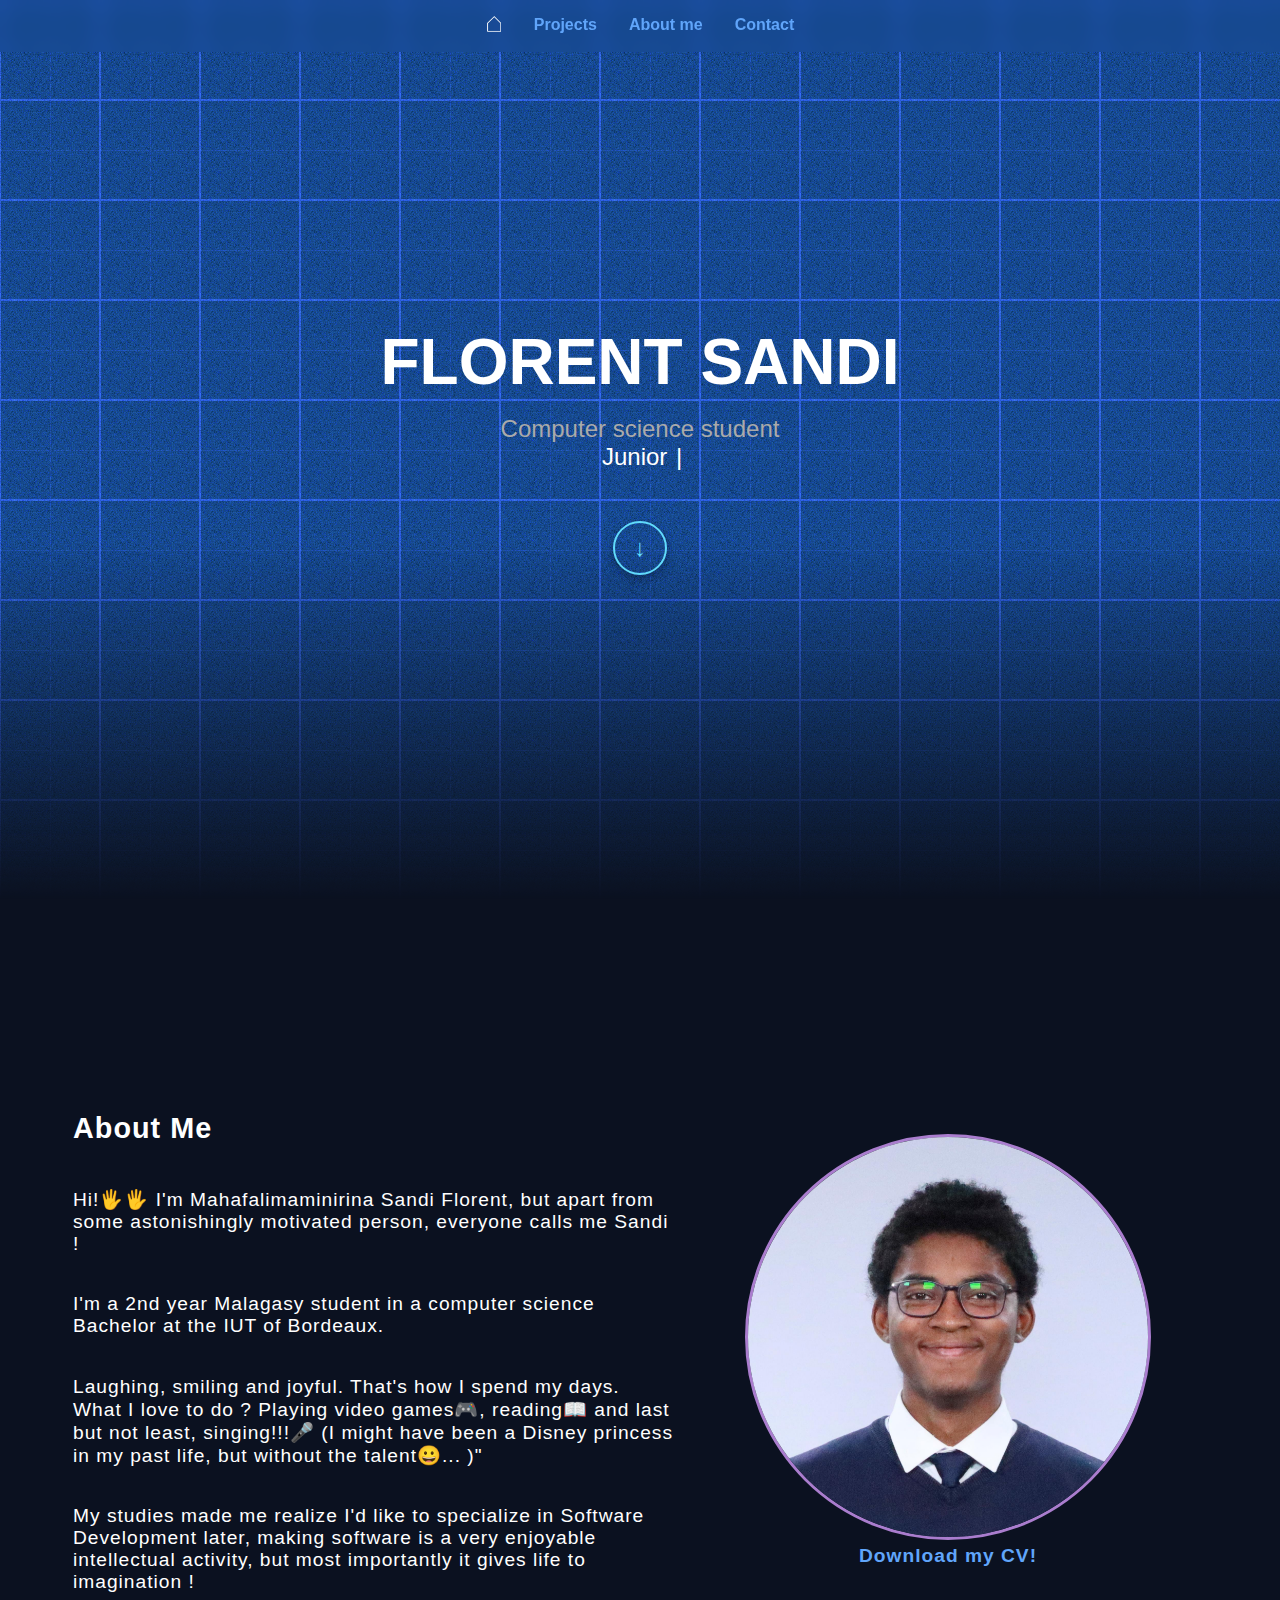
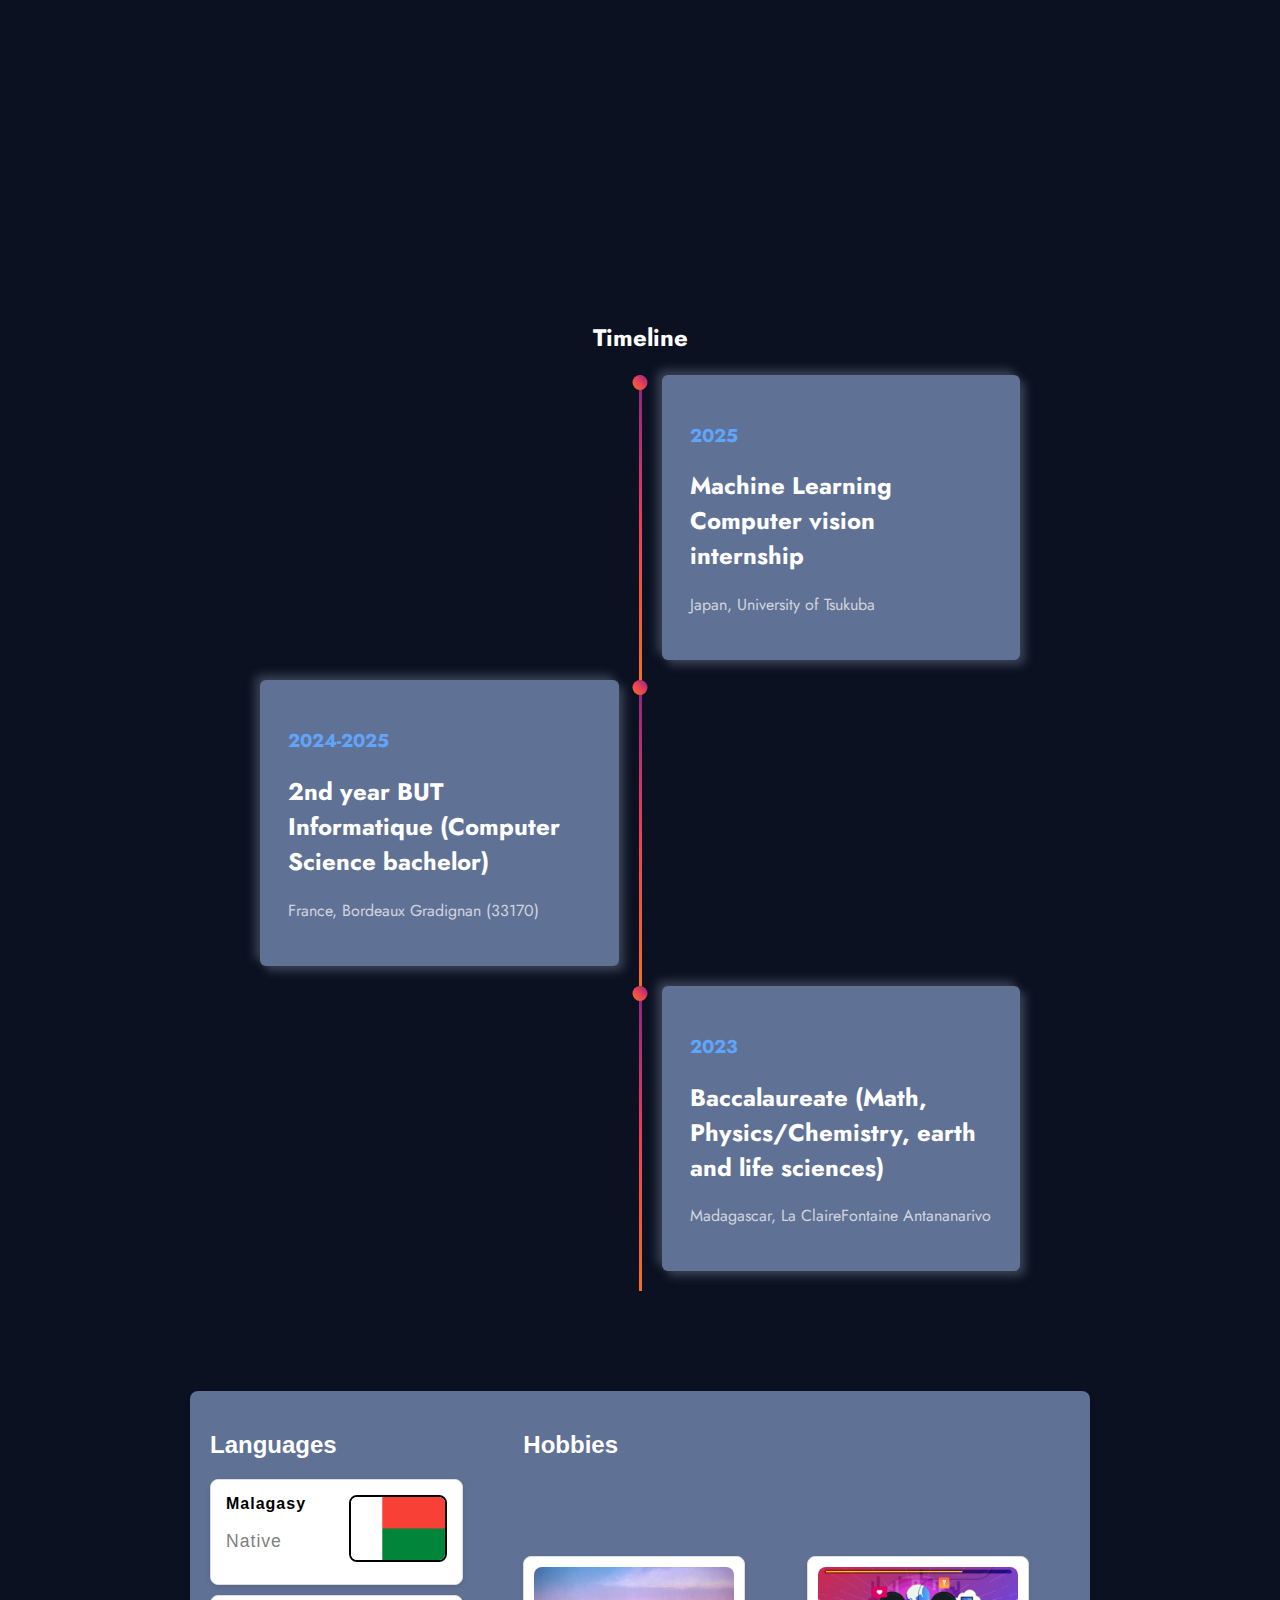
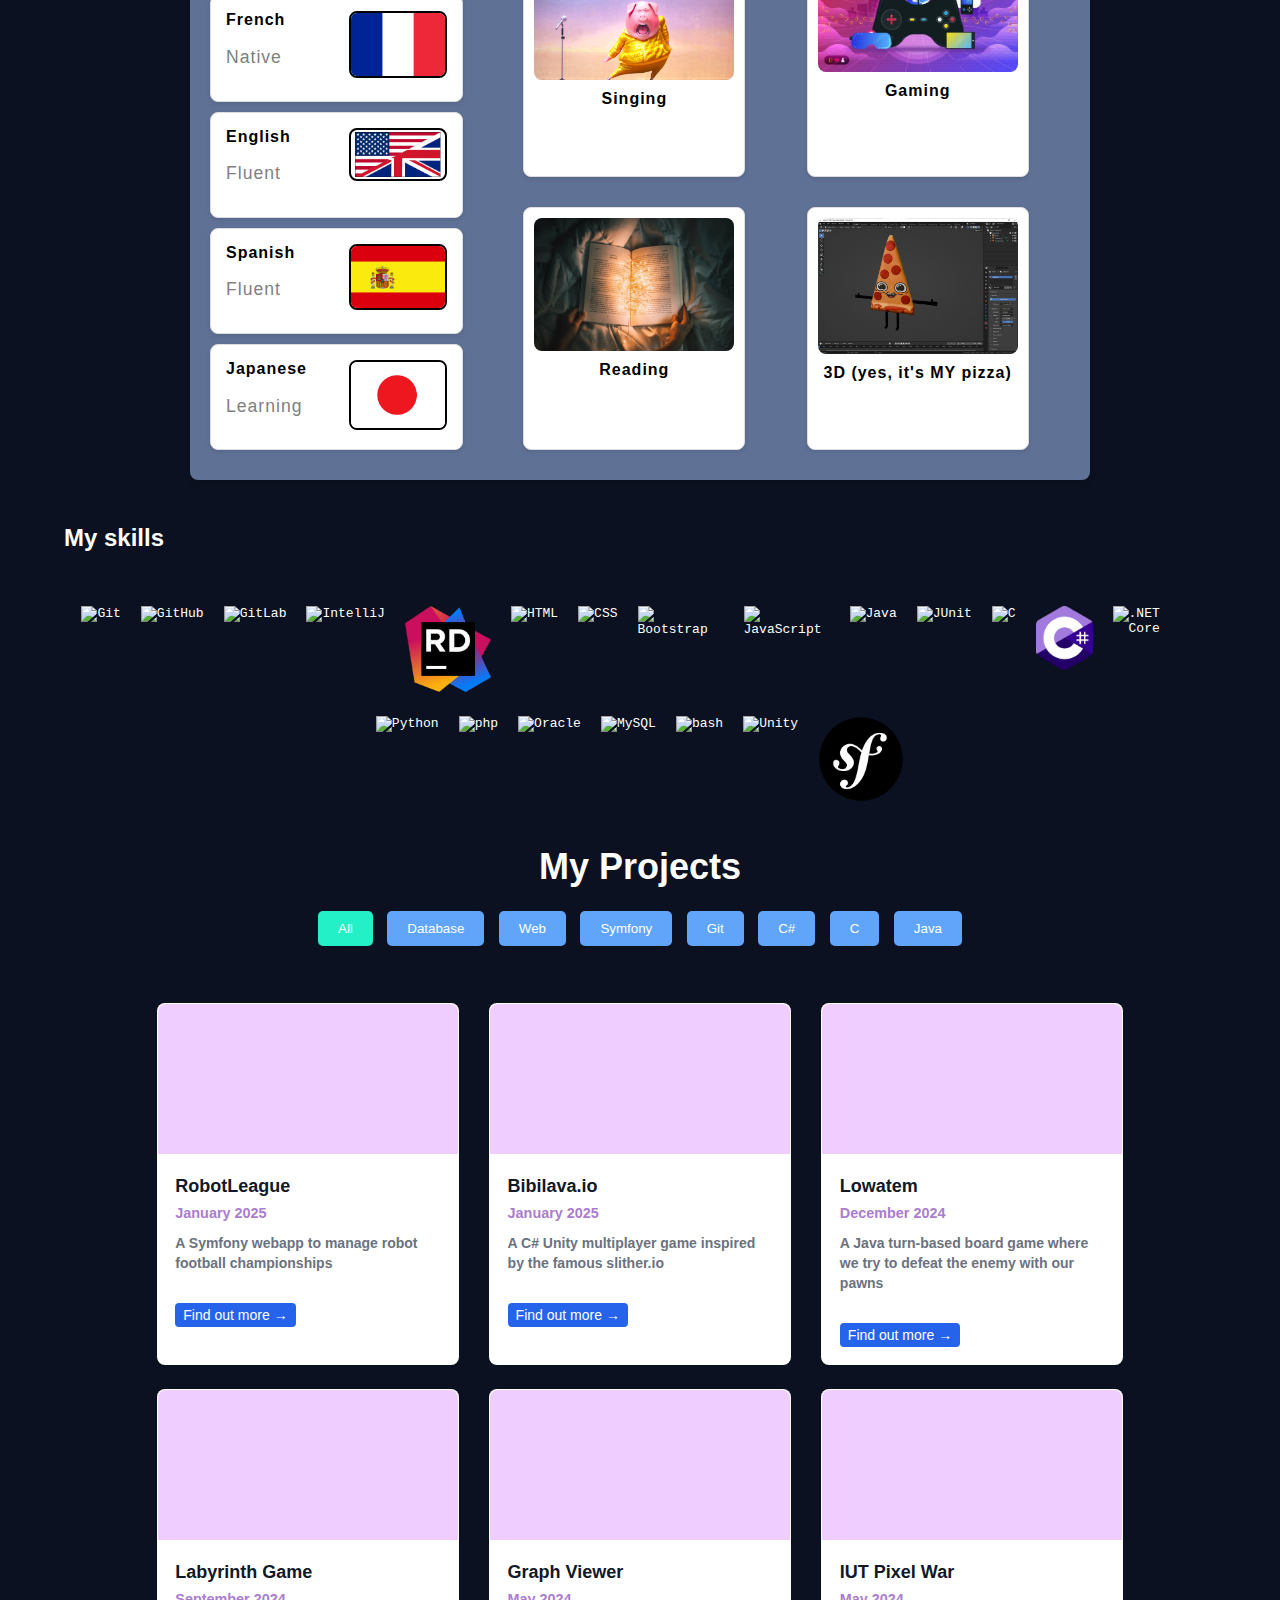
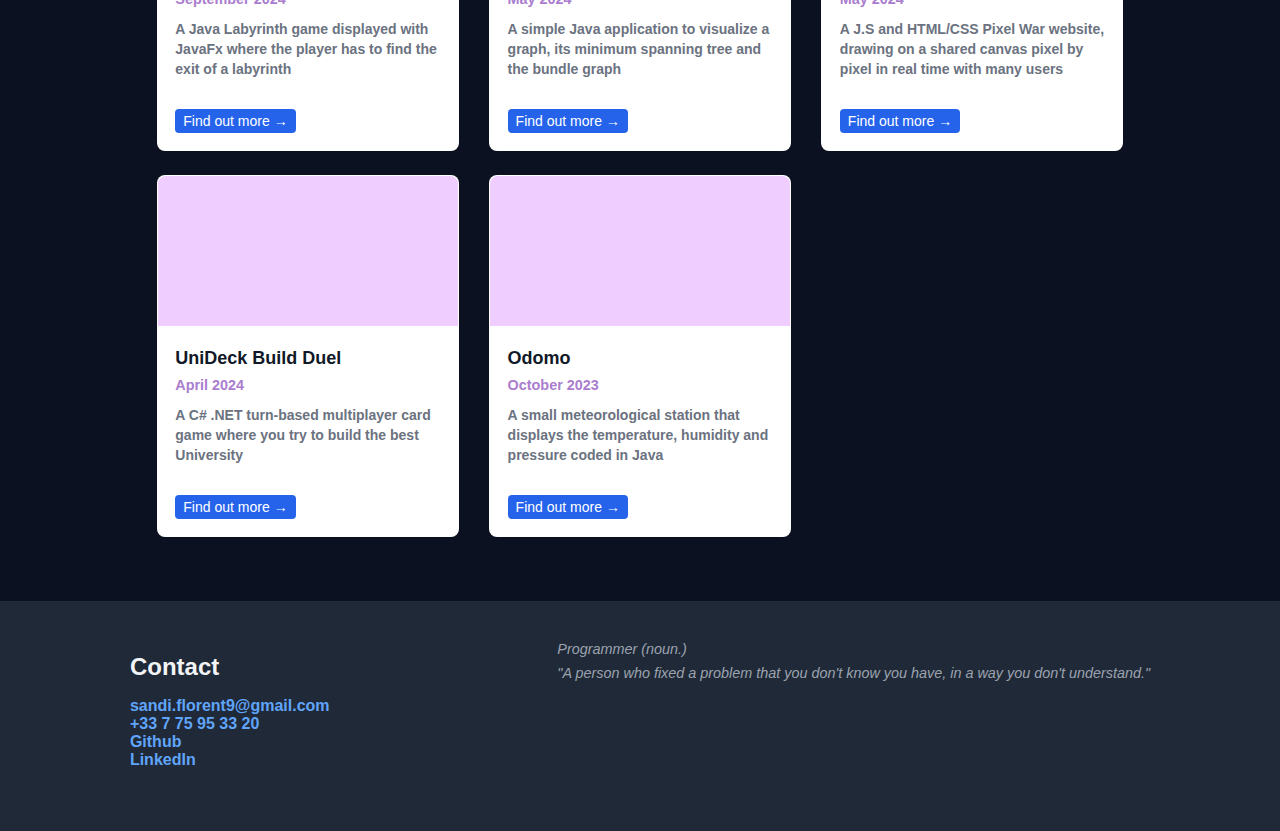
==== commit e2f46e03: "Added 3D as a hobby" ====
--- a/index.html
+++ b/index.html
@@ -187,6 +187,10 @@
                     <div class="hobby-card">
                         <img src="img/hobbies/lecture.jpg" alt="Reading">
                         <h3>Reading</h3>
+                    </div>
+                    <div class="hobby-card">
+                        <img src="img/hobbies/3D.jpg" alt="A pizza made in 3D with Blender">
+                        <h3>3D (yes, it's MY pizza)</h3>
                     </div>
                 </div>
             </div>
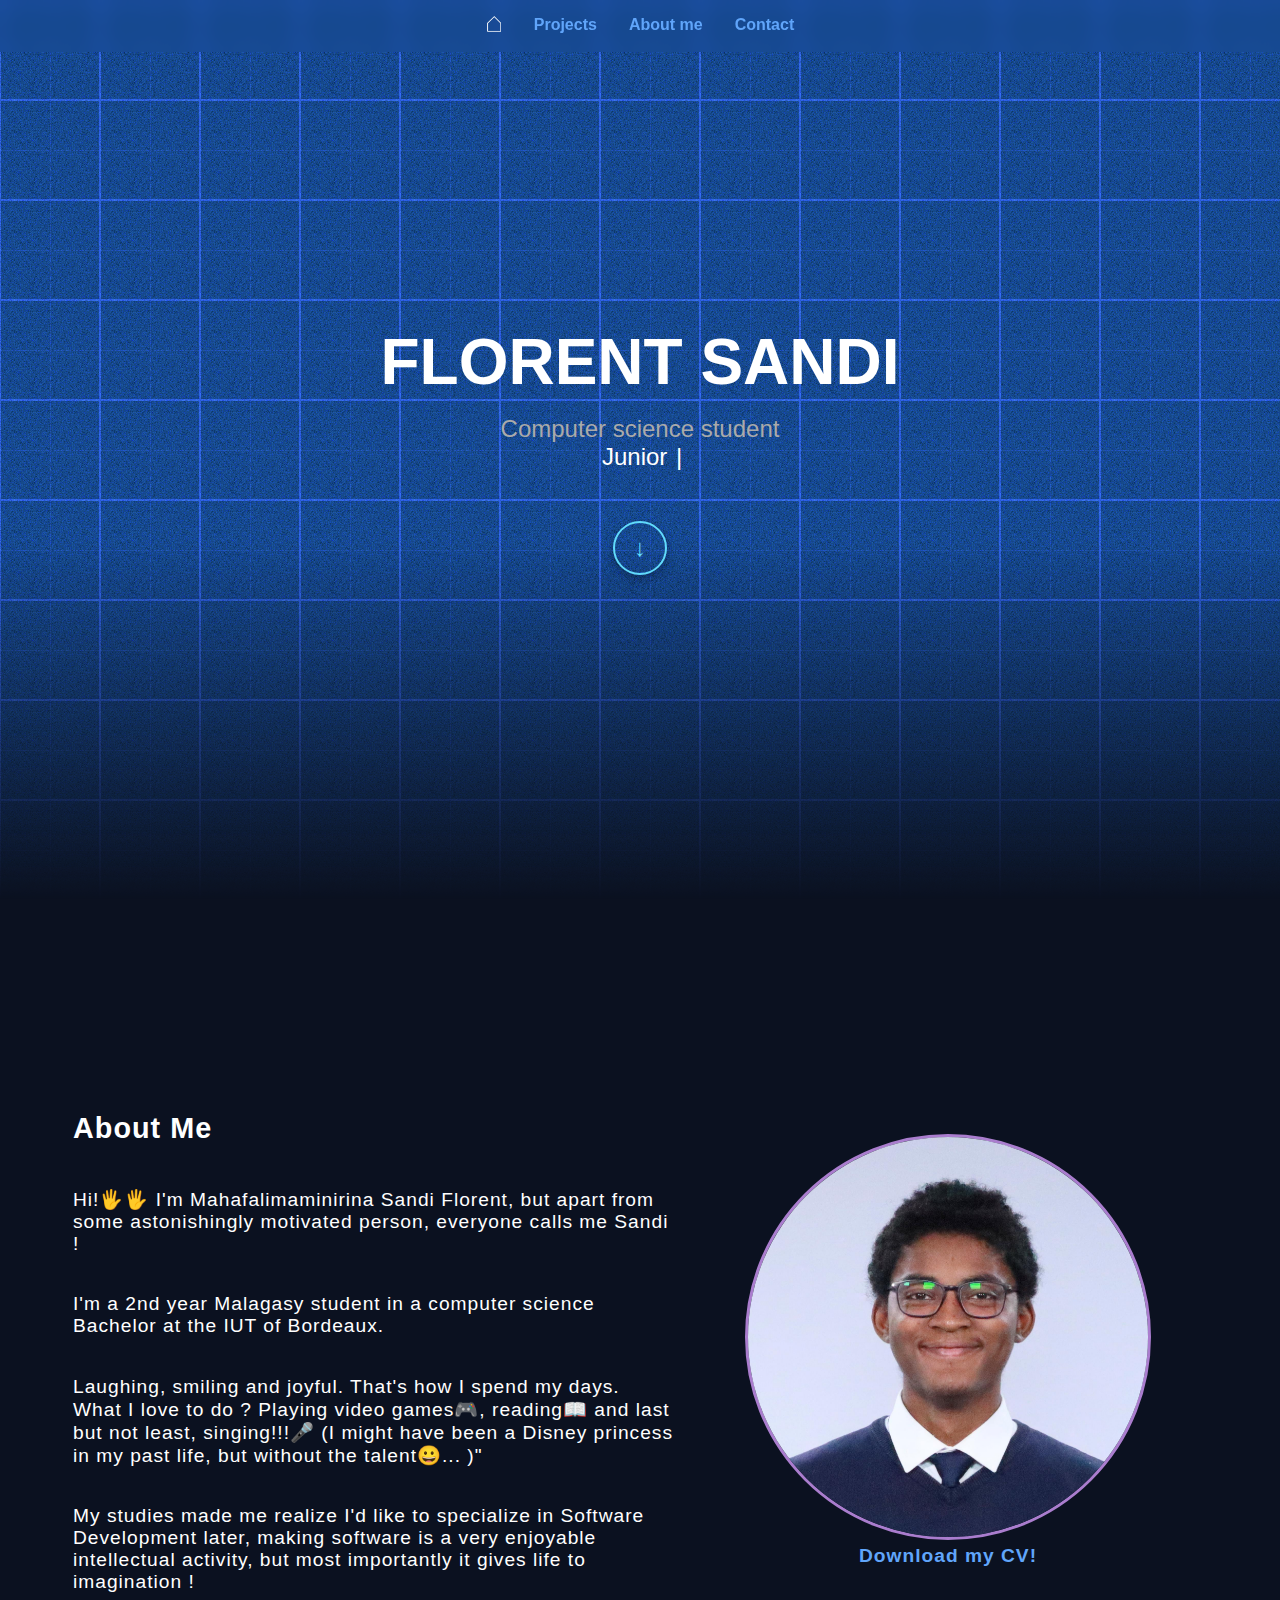
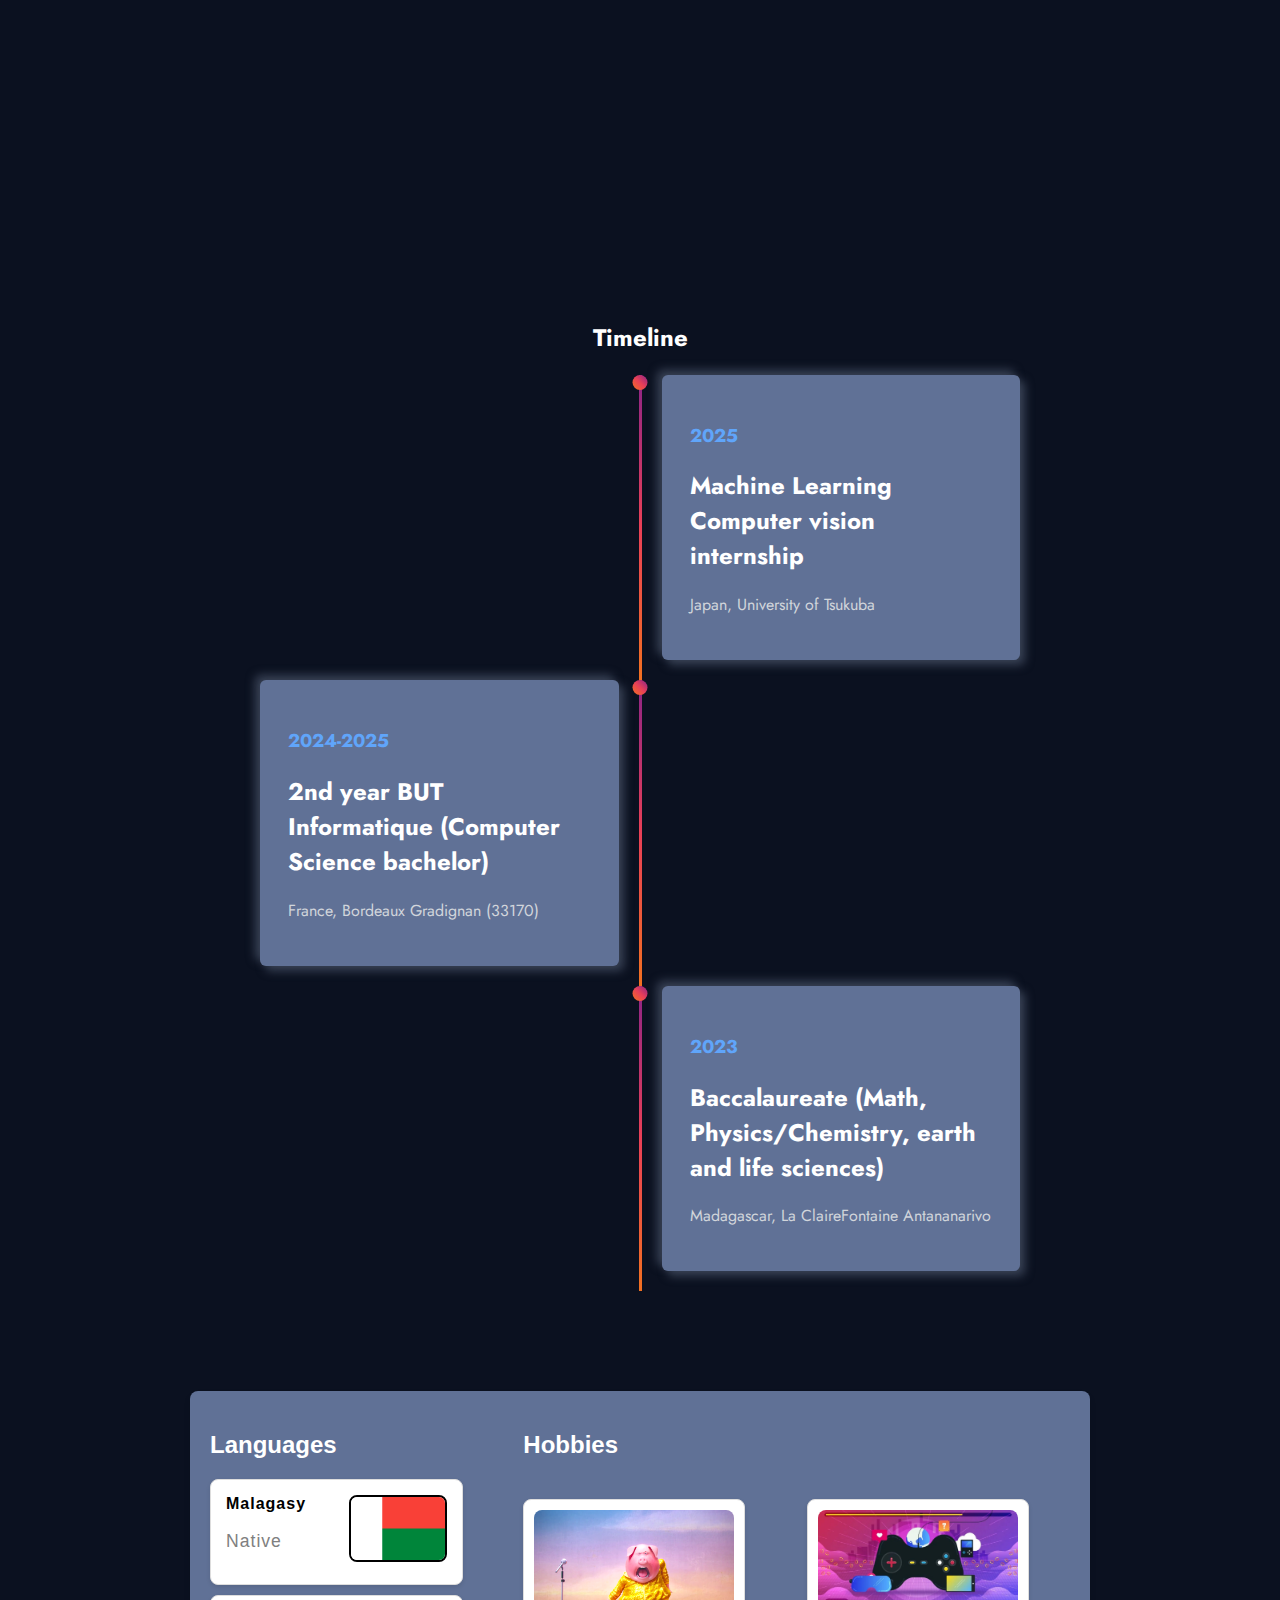
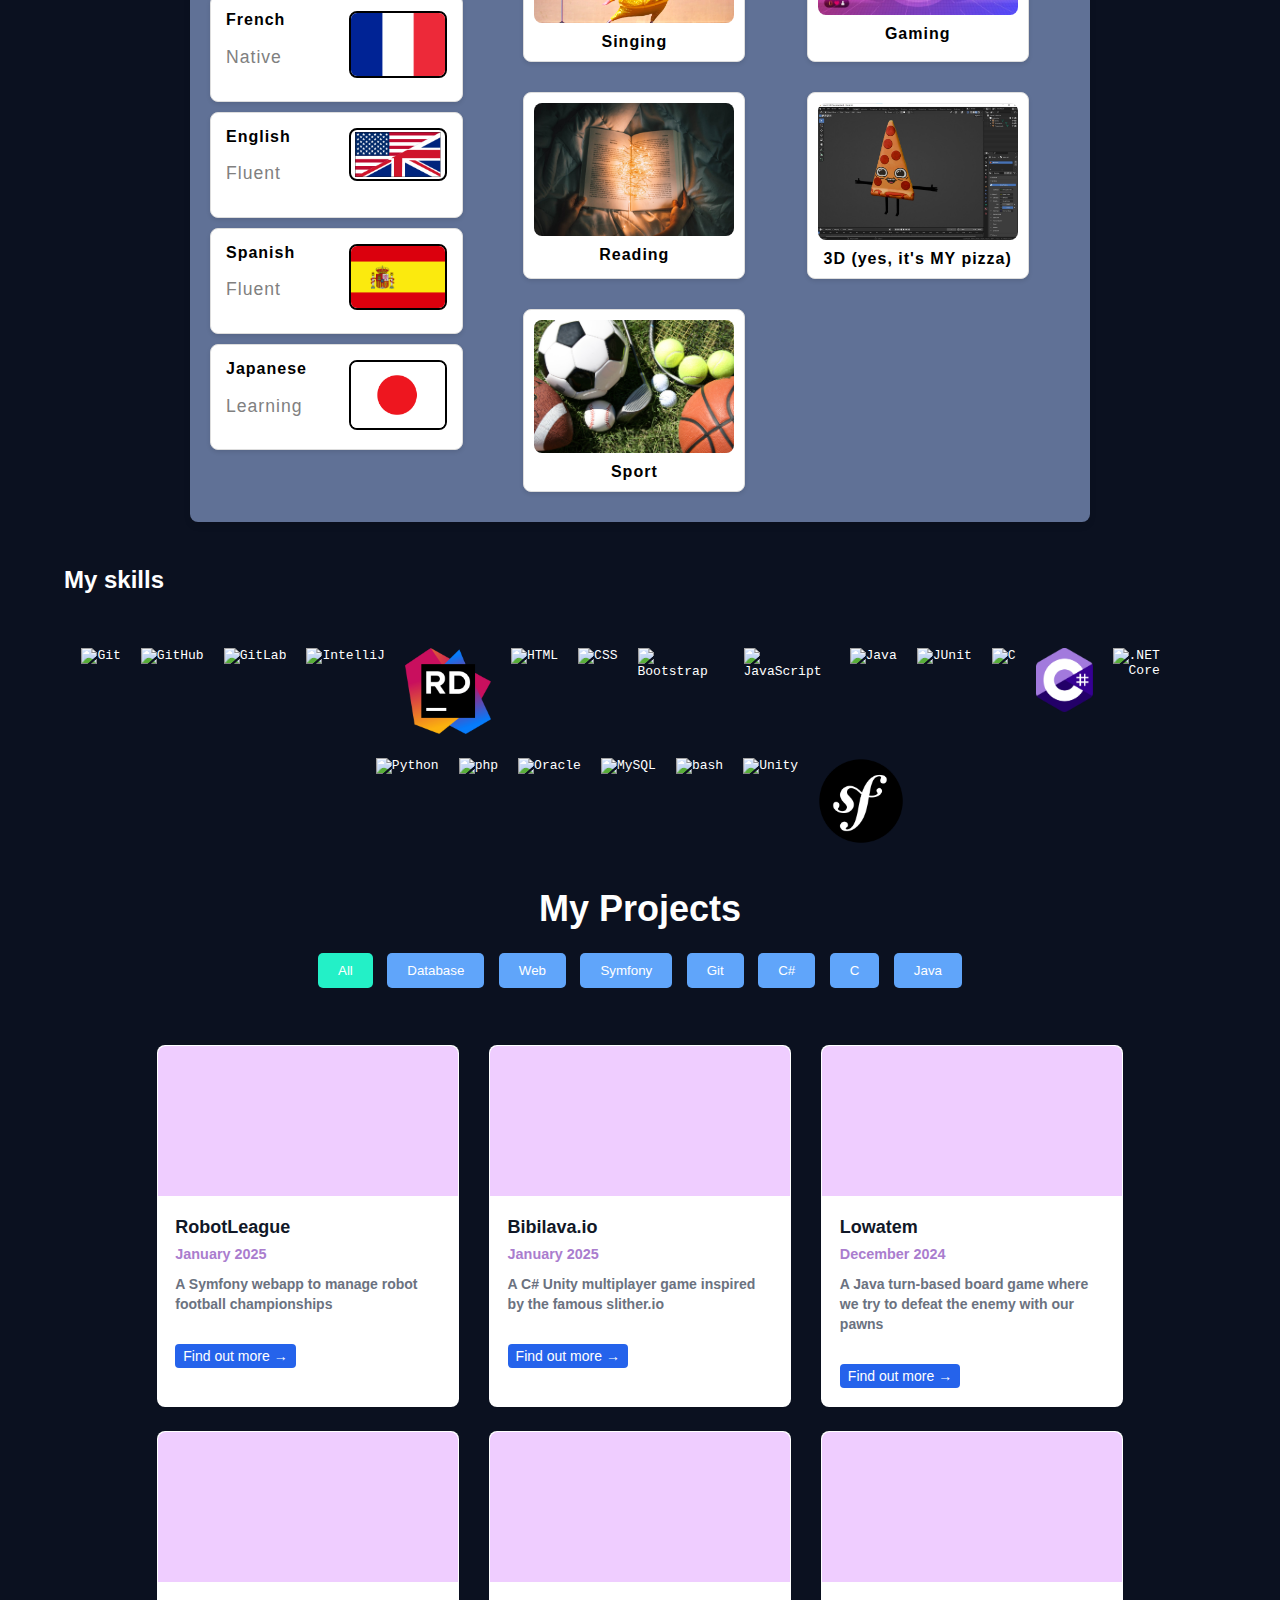
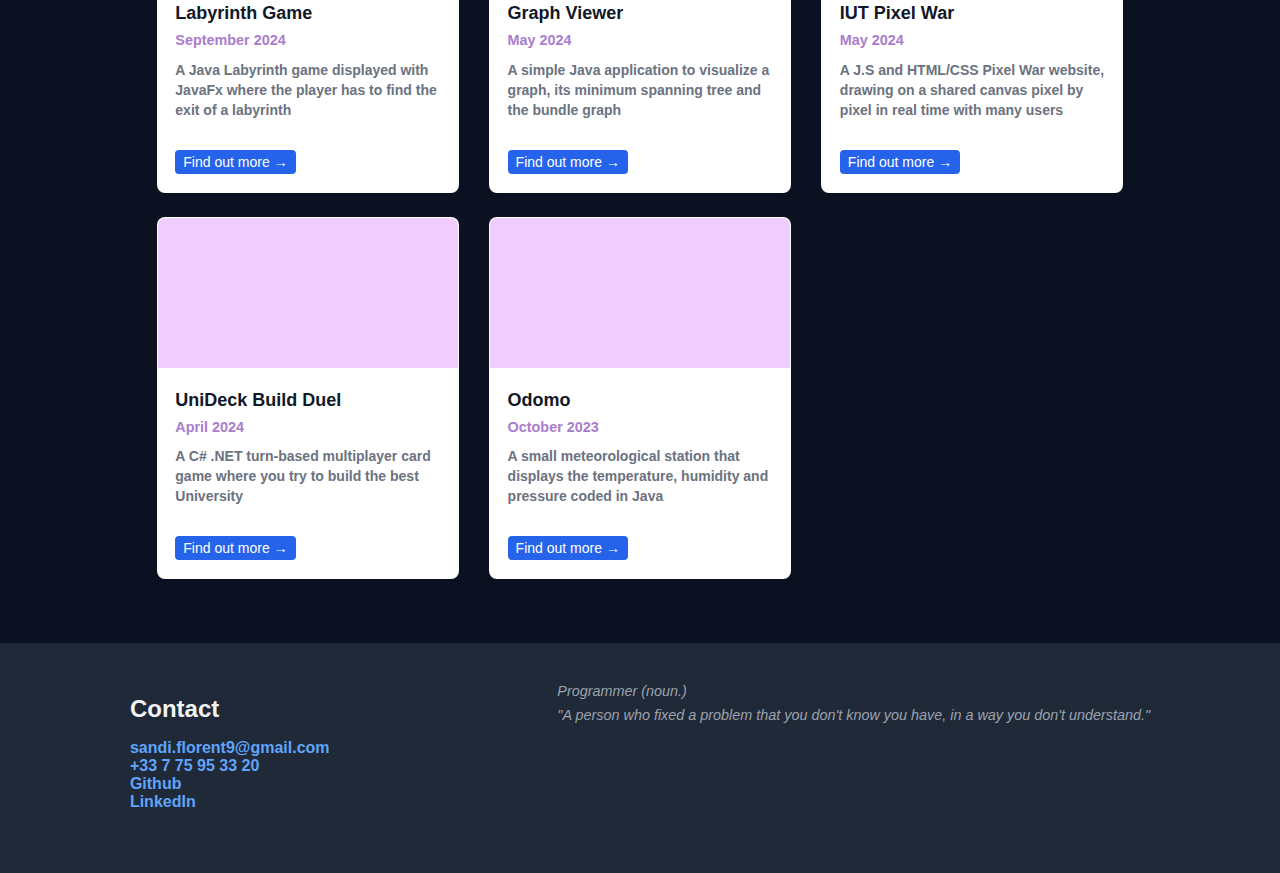
==== commit c11f3b58: "Adding sport in the hobby section" ====
--- a/index.html
+++ b/index.html
@@ -191,6 +191,10 @@
                     <div class="hobby-card">
                         <img src="img/hobbies/3D.jpg" alt="A pizza made in 3D with Blender">
                         <h3>3D (yes, it's MY pizza)</h3>
+                    </div>
+                    <div class="hobby-card">
+                        <img src="img/hobbies/sport.jpg" alt="A sport">
+                        <h3>Sport</h3>
                     </div>
                 </div>
             </div>
